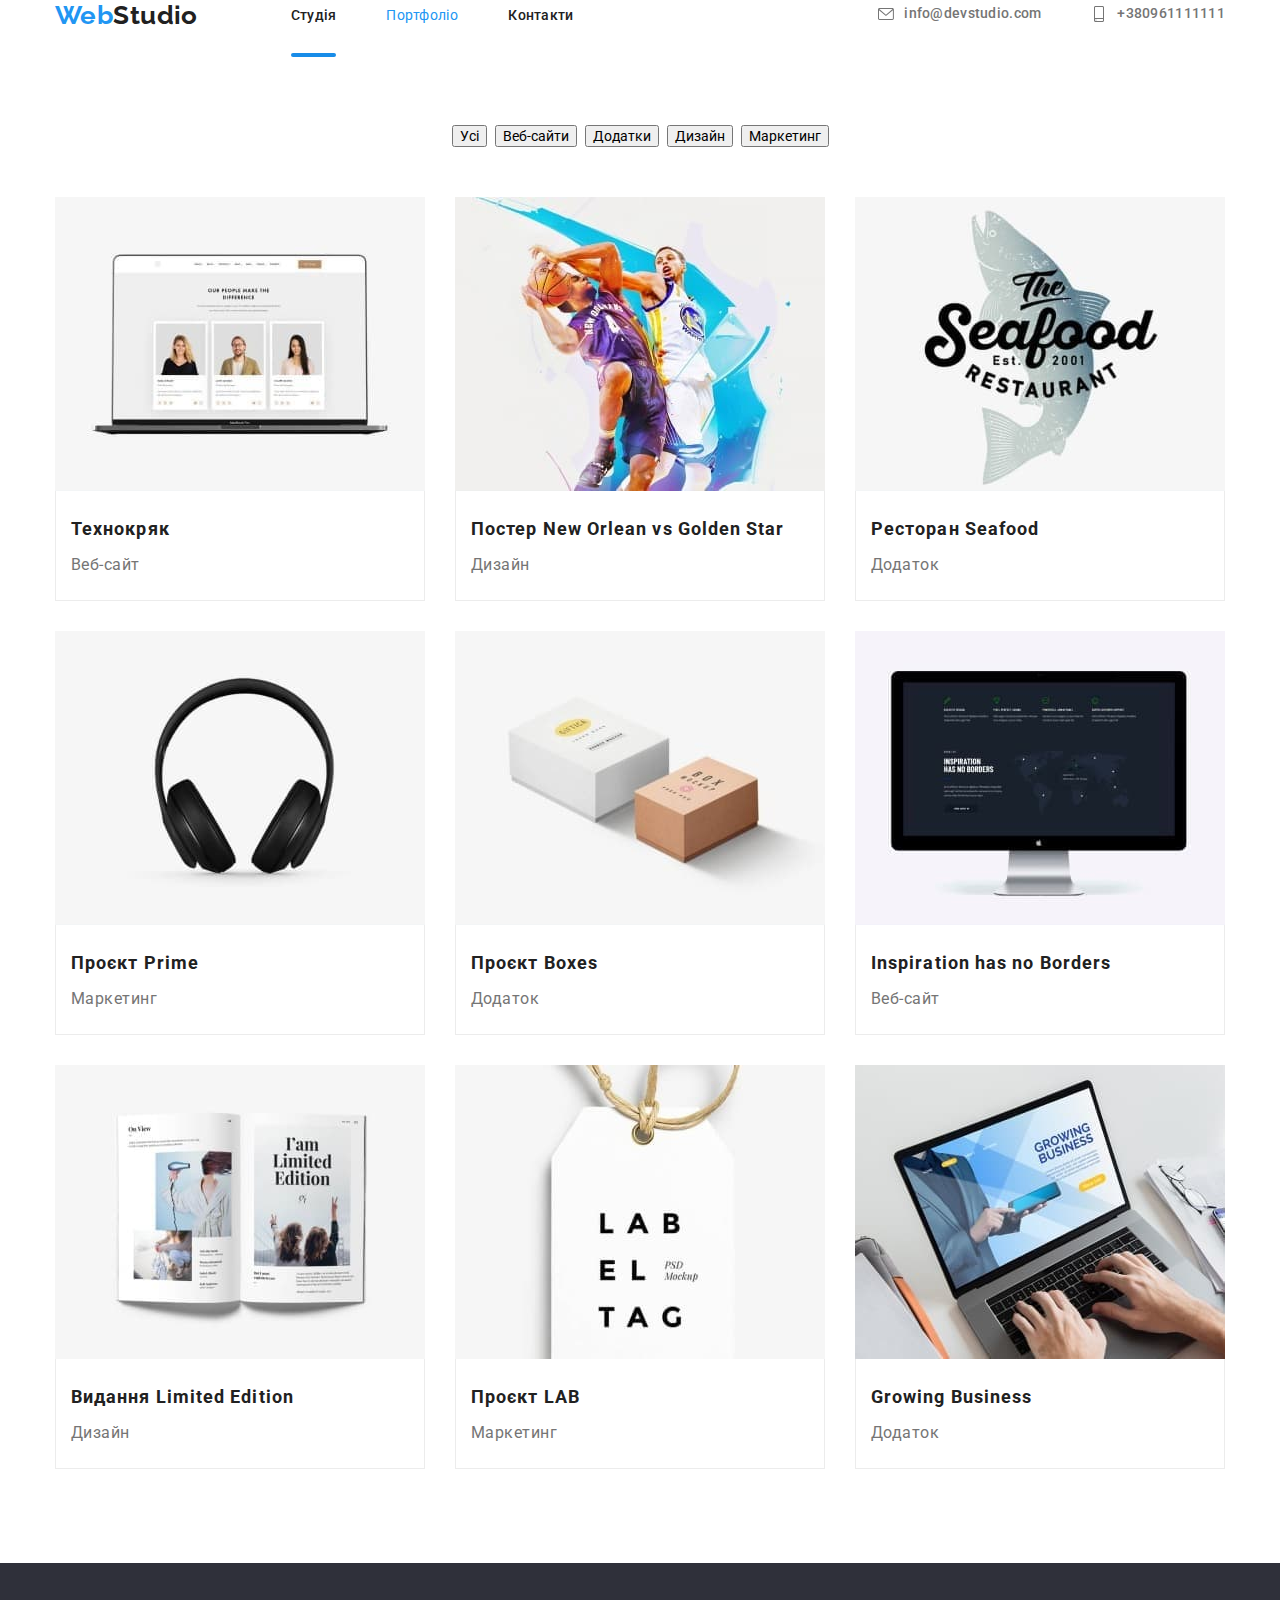
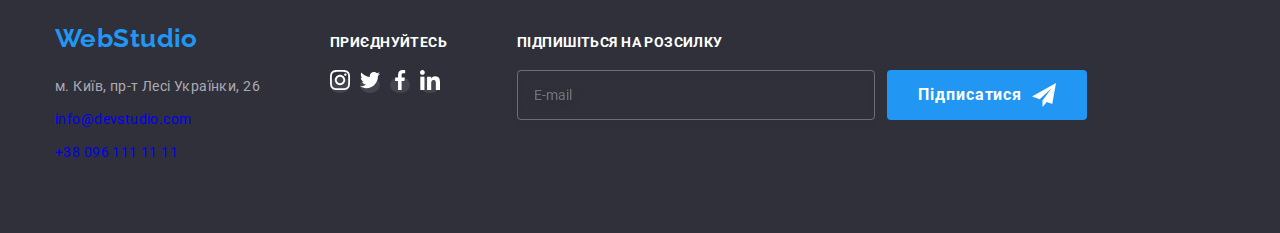
==== portfolio.html @ b055ef0d "start hw7" ====
<!DOCTYPE html>
<html lang="en">

<head>
  <meta charset="UTF-8" />
  <meta http-equiv="X-UA-Compatible" content="IE=edge" />
  <meta name="viewport" content="width=device-width, initial-scale=1.0" />
  <title>portfolio</title>
  <link rel="preconnect" href="https://fonts.googleapis.com" />
  <link rel="preconnect" href="https://fonts.gstatic.com" crossorigin />
  <link rel="stylesheet"
    href="https://cdnjs.cloudflare.com/ajax/libs/modern-normalize/1.0.0/modern-normalize.min.css" />
  <link href="https://fonts.googleapis.com/css2?family=Raleway:wght@700&family=Roboto:wght@400;500;700;900&display=swap"
    rel="stylesheet" />
  <link rel="stylesheet" href="styles/styles.css" />
</head>

<body class="body">
  <!--Header-->
  <header class="page-header">
    <div class=" container nav">
      <nav class="header-nav">
        <a href="./index.html" class="logo page-header__logo" lang="en"><span
            class="page-header__logo-blue">Web</span>Studio</a>

        <ul class="header-nav__list list">
          <li class="header-nav__item">
            <div class="header-nav__thumb">
              <a class="header-nav__link" href="./index.html" class="header-nav__link"><span
                  class="studio-line">Студія</span></a>
            </div>
          </li>
          <li class="header-nav__item">
            <a href="./portfolio.html" class="header-nav__link--current">Портфоліо</a>
          </li>
          <li class="header-nav__item">
            <a href="#" class="header-nav__link">Контакти</a>
          </li>
        </ul>
      </nav>
      <ul class="contact__list list">
        <li class="contact__item">
          <a href="mailto:info@devstudio.com" class="contact__link">
            <svg class="icon-envelope contact__icon" width="16" height="16">
              <use href="./img/icons.svg#icon-envelope"></use>
            </svg>info@devstudio.com</a>
        </li>
        <li class="contact__item">
          <a href="tel:+380961111111" class="contact__link"><svg class="icon-smartphone contact__icon" width="16"
              height="16">
              <use href="./img/icons.svg#icon-smartphone"></use>
            </svg>+380961111111</a>
        </li>
      </ul>
    </div>
  </header>
  <main>

    <!--Filters-->
    <section class="section section-filters">
      <div class="container filters-container">
        <h1 class="visually-hidden">портфоліо</h1>
        <ul class="filters list">
          <li class="filters__item">
            <button type="button" class="filters__button">Усі</button>
          </li>
          <li class="filters__item">
            <button type="button" class="filters__button">Веб-сайти</button>
          </li>
          <li class="filters__item">
            <button type="button" class="filters__button">Додатки</button>
          </li>
          <li class="filters__item">
            <button type="button" class="filters__button">Дизайн</button>
          </li>
          <li class="filters__item">
            <button type="button" class="filters__button">Маркетинг</button>
          </li>
        </ul>
        <ul class="project__list list">
          <li class="project__item">
            <a href="" class="project__link">
              <div class="project__thumb">
                <img src="./img/folio1.jpg" width="370" height="295" alt="фото трьох розробників" />
                <div class="project__overlay">
                  <p class="project__text">
                    Ресурс пропонує комплексні пропозиції з різним рівнем
                    функціоналу та сервісів. Все це дозволить відвідувачу
                    отримати вичерпні відомості про компанію чи приватну
                    особу.
                  </p>
                </div>
              </div>
              <div class="project__content">
                <h2 class="project__caption">Технокряк</h2>
                <p class="project__type">Веб-сайт</p>
              </div>
            </a>
          </li>
          <li class="project__item">
            <a href="" class="project__link">
              <div class="project__thumb">
                <img src="./img/folio2.jpg" width="370" height="295" alt="постер" />
                <div class="project__overlay">
                  <p class="project__text">
                    Ресурс пропонує комплексні пропозиції з різним рівнем
                    функціоналу та сервісів. Все це дозволить відвідувачу
                    отримати вичерпні відомості про компанію чи приватну
                    особу.
                  </p>
                </div>
              </div>
              <div class="project__content">
                <h2 class="project__caption">Постер New Orlean vs Golden Star</h2>
                <p class="project__type">Дизайн</p>
              </div>
            </a>
          </li>
          <li class="project__item">
            <a href="" class="project__link">
              <div class="project__thumb">
                <img src="./img/folio3.jpg" width="370" height="295" alt="Ресторан Seafood" />
                <div class="project__overlay">
                  <p class="project__text">
                    Ресурс пропонує комплексні пропозиції з різним рівнем
                    функціоналу та сервісів. Все це дозволить відвідувачу
                    отримати вичерпні відомості про компанію чи приватну
                    особу.
                  </p>
                </div>
              </div>
              <div class="project__content">
                <h2 class="project__caption">Ресторан Seafood</h2>
                <p class="project__type">Додаток</p>
              </div>
            </a>
          </li>
          <li class="project__item">
            <a href="" class="project__link">
              <div class="project__thumb">
                <img src="./img/folio4.jpg" width="370" height="295" alt="чорні навушники" />
                <div class="project__overlay">
                  <p class="project__text">
                    Ресурс пропонує комплексні пропозиції з різним рівнем
                    функціоналу та сервісів. Все це дозволить відвідувачу
                    отримати вичерпні відомості про компанію чи приватну
                    особу.
                  </p>
                </div>
              </div>
              <div class="project__content">
                <h2 class="project__caption">Проєкт Prime</h2>
                <p class="project__type">Маркетинг</p>
              </div>
            </a>
          </li>
          <li class="project__item">
            <a href="" class="project__link">
              <div class="project__thumb">
                <img src="./img/folio5.jpg" width="370" height="295" alt="дві паперові корбки" />
                <div class="project__overlay">
                  <p class="project__text">
                    Ресурс пропонує комплексні пропозиції з різним рівнем
                    функціоналу та сервісів. Все це дозволить відвідувачу
                    отримати вичерпні відомості про компанію чи приватну
                    особу.
                  </p>
                </div>
              </div>
              <div class="project__content">
                <h2 class="project__caption">Проєкт Boxes</h2>
                <p class="project__type">Додаток</p>
              </div>
            </a>
          </li>
          <li class="project__item">
            <a href="" class="project__link">
              <div class="project__thumb">
                <img src="./img/folio6.jpg" width="370" height="295" alt="монітор компютера" />
                <div class="project__overlay">
                  <p class="project__text">
                    Ресурс пропонує комплексні пропозиції з різним рівнем
                    функціоналу та сервісів. Все це дозволить відвідувачу
                    отримати вичерпні відомості про компанію чи приватну
                    особу.
                  </p>
                </div>
              </div>
              <div class="project__content">
                <h2 class="project__caption">Inspiration has no Borders</h2>
                <p class="project__type">Веб-сайт</p>
              </div>
            </a>
          </li>
          <li class="project__item">
            <a href="" class="project__link">
              <div class="project__thumb">
                <img src="./img/folio7.jpg" width="370" height="295" alt="фото видання Limited Edition" />
                <div class="project__overlay">
                  <p class="project__text">
                    Ресурс пропонує комплексні пропозиції з різним рівнем
                    функціоналу та сервісів. Все це дозволить відвідувачу
                    отримати вичерпні відомості про компанію чи приватну
                    особу.
                  </p>
                </div>
              </div>
              <div class="project__content">
                <h2 class="project__caption">Видання Limited Edition</h2>
                <p class="project__type">Дизайн</p>
              </div>
            </a>
          </li>
          <li class="project__item">
            <a href="" class="project__link">
              <div class="project__thumb">
                <img src="./img/folio8.jpg" width="370" height="295" alt="паперова етикетка" />
                <div class="project__overlay">
                  <p class="project__text">
                    Ресурс пропонує комплексні пропозиції з різним рівнем
                    функціоналу та сервісів. Все це дозволить відвідувачу
                    отримати вичерпні відомості про компанію чи приватну
                    особу.
                  </p>
                </div>
              </div>
              <div class="project__content">
                <h2 class="project__caption">Проєкт LAB</h2>
                <p class="project__type">Маркетинг</p>
              </div>
            </a>
          </li>
          <li class="project__item">
            <a href="" class="project__link">
              <div class="project__thumb">
                <img src="./img/folio9.jpg" width="370" height="295" alt="додаток на ноутбуці" />
                <div class="project__overlay">
                  <p class="project__text">
                    Ресурс пропонує комплексні пропозиції з різним рівнем
                    функціоналу та сервісів. Все це дозволить відвідувачу
                    отримати вичерпні відомості про компанію чи приватну
                    особу.
                  </p>
                </div>
              </div>
              <div class="project__content">
                <h2 class="project__caption">Growing Business</h2>
                <p class="project__type">Додаток</p>
              </div>
            </a>
          </li>
        </ul>
      </div>
    </section>
  </main>

  <!--Footer-->
  <footer class="footer">
    <div class="container footer__container">
      <div class="foot-adress">
        <a href="./index.html" class="footer__logo link" lang="en"><span class="logo footer__web">Web</span><span
            class="foter__studio">Studio</span></a>
        <address id="contacts" class="address">
          <ul class="list address__list">
            <li class="address__item">
              <a class="address__link address__link--color-white" href="https://goo.gl/maps/n4bDGTXrcKqHtDmw6"
                target="_blank" rel="noopener noreferrer nofollow">м. Київ, пр-т Лесі Українки, 26</a>
            </li>
            <li class="address__item">
              <a href="mailto:info@devstudio.com" class="adress__link">info@devstudio.com</a>
            </li>
            <li class="address__item">
              <a href="tel:+380961111111" class="adress__link">+38 096 111 11 11</a>
            </li>
          </ul>
        </address>
      </div>
      <div class="join">
        <p class="join__title">ПРИЄДНУЙТЕСЬ</p>
        <ul class="join__list list">
          <li>
            <a href="" class="join__social">
              <svg width="20" height="20">
                <use href="./img/icons.svg#icon-instagram"></use>
              </svg></a>
          </li>
          <li>
            <a href="" class="join__social"><svg width="20" height="20">
                <use href="./img/icons.svg#icon-twitter"></use>
              </svg></a>
          </li>
          <li>
            <a href="" class="join__social"><svg width="20" height="20">
                <use href="./img/icons.svg#icon-facebook"></use>
              </svg></a>
          </li>
          <li>
            <a href="" class="join__social"><svg width="20" height="20">
                <use href="./img/icons.svg#icon-linkedin"></use>
              </svg></a>
          </li>
        </ul>
      </div>
      <div class="subscribe">
        <form action="">
          <label for="user-mail" class="subscribe__label">Підпишіться на розсилку</label>
          <div class="subscribe__form">
            <input class="subscribe__input" type="email" name="user-mail" id="user-mail" placeholder="E-mail"
              required />
            <button class="subscribe__button" type="submit">
              Підписатися
              <svg width="24" height="24" class="subscribe__icon">
                <use href="./img/icons.svg#icon-send"></use>
              </svg>
            </button>
          </div>
        </form>
      </div>
    </div>
  </footer>
</body>

</html>
---- styles/styles.css ----
/*General styles*/
:root {
  --main-color: #212121;
  --accent-color: #2196f3;
  --second-color: #757575;
  --third-color: #ffffff;
  --background-color: #2f303a;
  --border-color: #ececec;
  --cubic: cubic-bezier(0.4, 0, 0.2, 1);
}

.body {
  box-sizing: border-box;
  margin: 0;
  font-family: "Roboto", sans-serif;
  font-size: 14px;
  letter-spacing: 0.03em;
  color: var(--main-color);
  background-color: var(--third-color);
  font-family: "Roboto", sans-serif;
}

h1,
h2,
h3,
h4,
h5,
h6,
p,
ul {
  margin: 0;
}

*,
*::before,
*::after {
  box-sizing: inherit;
}

.list {
  padding: 0px;
  margin: 0px;
  list-style: none;
}

.section-title {
  text-align: center;

  color: var(--main-color);
  font-weight: 700;
  font-size: 36px;
  line-height: 1.16;
  text-align: center;
  letter-spacing: 0.03em;
}

.section {
  padding-top: 94px;
  padding-bottom: 94px;
}

.container {
  width: 1200px;
  margin-right: auto;
  margin-left: auto;
  padding-right: 15px;
  padding-left: 15px;
}

img {
  display: block;
  max-width: 100%;
  height: auto;
}

.link {
  text-decoration: none;
}

.link:hover,
.link:focus {
  color: var(--accent-color);
  transition: color 250ms var(--cubic);
}

/*Header*/
page-header {
  padding-top: 24px;
  padding-bottom: 24px;
  border: 1px solid #ececec;
  border-width: 0 0 1px 0;
}

.page-header__logo {
  margin-right: 93px;

  font-family: "Raleway", sans-serif;
  font-weight: 700;
  font-size: 26px;
  line-height: 1.2;
  color: var(--main-color);
}

.page-header__logo-blue {
  color: var(--accent-color);
}

nav {
  display: flex;
  align-items: center;
}

.nav {
  display: flex;
}

.header-nav__list {
  display: flex;
  padding: 0px;
  margin: 0px;
  list-style: none;
  gap: 50px;
}

.header-nav__link--current {
  color: var(--accent-color);
}

.contact__icon,
.contact__icon {
  margin-right: 10px;
}

/* contacts */

.contact__list {
  display: flex;
  align-items: center;
  margin-left: auto;
  list-style: none;
  gap: 50px;
}

.contact__list a {
  display: inline-flex;
  align-items: center;
  font-weight: 500;
  line-height: 1.1;
  letter-spacing: 0.02em;
  text-decoration: none;
  color: var(--second-color);
  fill: var(--second-color);
  transition: color 250ms var(--cubic), fill 250ms var(--cubic);
}

.contact__list a:hover,
.contact__list a:focus {
  color: var(--accent-color);
  fill: var(--accent-color);
}

.contact__list a {
  transition: color 250ms var(--cubic);
}

.header-nav__thumb {
  position: relative;
}

.studio-line::after,
.portfolio-line::after {
  content: " ";
  position: absolute;
  width: 100%;
  height: 4px;
  left: 0;
  bottom: -33px;
  background-color: #188ce8;
  border-radius: 2px;
}

.header-nav__link {
  font-weight: 500;
  font-size: 14px;
  line-height: 1.14;
  letter-spacing: 0.02em;
  color: var(--main-color);
}

/* Hero */

.hero {
  padding-top: 200px;
  padding-bottom: 200px;
  text-align: center;

  background: #2f303a;
  background-image: linear-gradient(
      rgba(47, 48, 58, 0.4),
      rgba(47, 48, 58, 0.4)
    ),
    url(../img/hero-description-bg.img.jpg);
  background-size: cover;
  background-position: center;
}

.hero .container {
  display: block;
}

.hero__hero-title {
  margin: 0;
  font-weight: 900;
  font-size: 44px;
  line-height: (calc 60 / 44);
  text-align: center;
  letter-spacing: 0.06em;
  text-transform: uppercase;
  color: var(--third-color);
}

.button-pointer {
  margin: 0 auto;
  margin-top: 30px;
  padding: 10px 32px;

  font-family: inherit;
  cursor: pointer;
  font-weight: 700;
  font-size: 16px;
  line-height: 1.9;
  letter-spacing: 0.06em;
  color: var(--third-color);
  background: #2196f3;
  box-shadow: 0px 4px 4px rgba(0, 0, 0, 0.15);
  border: 0px;
  border-radius: 4px;
  transition: background-color 250ms var(--cubic);
}

.button-pointer:hover,
.button-pointer:focus {
  background: #188ce8;
  box-shadow: 0px 4px 4px rgba(0, 0, 0, 0.15);
  border-radius: 4px;
}

.backdrop {
  position: fixed;
  top: 0;
  left: 0;
  width: 100%;
  height: 100%;
  background-color: rgba(0, 0, 0, 0.2);
  transition: opacity 250ms var(--cubic), scale 250ms var(--cubic);
}

.backdrop.is-hidden {
  opacity: 0;
  pointer-events: none;
}

.modal {
  position: absolute;
  height: 581px;
  width: 528px;
  left: 50%;
  top: 50%;
  padding: 40px;
  background-color: #fff;
  box-shadow: 0px 1px 3px rgba(0, 0, 0, 0.12), 0px 1px 1px rgba(0, 0, 0, 0.14),
    0px 2px 1px rgba(0, 0, 0, 0.2);
  border-radius: 4px;
  transform: translate(-50%, -50%) scale(1);
  opacity: 1;
  transition: transform 250ms var(--cubic), scale 250ms var(--cubic),
    opacity 250ms var(--cubic);
}
.form__label {
  font-weight: 400;
  font-size: 12px;
  line-height: 1.2;
  letter-spacing: 0.01em;

  color: #757575;
}
/* close button */
.modal > button {
  display: flex;
  justify-content: center;
  align-items: center;
  position: absolute;
  top: 8px;
  right: 8px;
  width: 30px;
  height: 30px;
  border-radius: 50%;
  border: 1px solid rgba(0, 0, 0, 0.1);
  background-color: var(--third-color);
  cursor: pointer;
  transition: fill 250ms var(--cubic);
}

.modal > button:hover,
.modal > button:focus {
  fill: var(--accent-color);
}

form p {
  margin-top: 0;
  margin-bottom: 12px;
  font-weight: 700;
  font-size: 20px;
  line-height: 1.1;
  text-align: center;
  color: #212121;
}

.form__input {
  margin: 0;
  padding: 0;
  width: 100%;
  height: 40px;
  border: 1px solid rgba(33, 33, 33, 0.2);
  border-radius: 4px;
  padding-left: 40px;
  transition: border-color 250ms var(--cubic), fill 250ms var(--cubic);
}

.form__input:focus-visible,
.form__input:hover {
  outline: none;
  border-color: var(--accent-color);
}

.form__input:focus ~ .input-icon,
.form__input:hover ~ .input-icon {
  fill: var(--accent-color);
}

.form__field {
  display: flex;
  position: relative;
  flex-direction: column;
  margin-bottom: 10px;
}

.form__field label {
  padding-bottom: 4px;
}

.form__icon {
  position: absolute;
  left: 13px;
  top: 50%;

  fill: var(--main-color);
}

.form__feedback {
  height: 120px;
  padding: 12px 16px;
  border: 1px solid rgba(33, 33, 33, 0.2);
  border-radius: 4px;
  resize: none;
  transition: border-color 250ms var(--cubic);
}

.form__feedback:focus,
.form__feedback:hover {
  outline: none;
  border-color: var(--accent-color);
}

/* checkbox */
.form__checkbox-input {
  position: absolute;
  width: 1px;
  height: 1px;
  margin: -1px;
  flex-shrink: 0;
  overflow: hidden;
  border: 0;
  border-radius: 2px;
  clip: rect(0 0 0 0);
  padding: 0;
}

.form__custom-checkbox {
  display: inline-flex;
  align-self: center;
  justify-content: center;
  width: 16px;
  height: 15px;
  margin-left: 10px;
  margin-right: 10px;
  border: 2px solid #212121;
}

.form__checkbox-icon {
  display: block;
  align-self: center;
  justify-content: center;
  opacity: 0;
}

.form__checkbox-input:checked + .modal-form-custom-checkbox {
  background-color: var(--accent-color);
  border: 1px solid var(--accent-color);
}

.form__checkbox-input:checked + .form__custom-checkbox .form__checkbox-icon {
  opacity: 1;
  fill: var(--second-color);
}

.form__checkbox-field {
  display: flex;
  align-items: center;
  margin-bottom: 30px;
}

.form__checkbox-link {
  text-decoration: underline;
  color: var(--accent-color);
}

.modal__submit-button {
  display: block;
  margin: 0 auto;
  width: 200px;
  height: 50px;
  font-weight: 700;
  font-size: 16px;
  line-height: 1.8;
  letter-spacing: 0.06em;
  background-color: var(--accent-color);
  color: var(--third-color);
  border: none;
  box-shadow: 0px 4px 4px rgba(0, 0, 0, 0.15);
  border-radius: 4px;
  cursor: pointer;
  transition: background-color 250ms var(--cubic);
}

.modal__submit-button:hover,
.modal__submit-button:focus {
  background-color: #188ce8;
}

/*About description*/
.description {
  padding-bottom: 0px;
}

.description__list {
  display: flex;
  justify-content: center;
  list-style: none;
  gap: 30px;
}

.description__item p {
  width: 270px;
}

.description__icon {
  width: 270px;
  height: 120px;
  display: flex;
  justify-content: center;
  align-items: center;
  margin-bottom: 30px;
  border-radius: 4px;
  background-color: #f5f4fa;
}

.visually-hidden {
  position: absolute;
  white-space: nowrap;
  width: 1px;
  height: 1px;
  overflow: hidden;
  border: 0;
  padding: 0;
  clip: rect(0 0 0 0);
  clip-path: inset(50%);
  margin: -1px;
}

.description p {
  margin-top: 10px;
  margin-bottom: 0px;
  line-height: 1.7;
}

.description__title {
  color: var(--main-color);
  font-size: 14px;
  line-height: 1.14;
  letter-spacing: 0.03em;
  text-transform: uppercase;
}

.description__task {
  font-weight: 400;
  font-size: 14px;
  line-height: 1.71;
  letter-spacing: 0.03em;
  color: var(--second-color);
}

/*Developments*/

.developments__list {
  display: flex;
  justify-content: center;
  list-style: none;
  margin: 0;
  gap: 30px;
}

.developments__title {
  margin: 0 0 50px 0;
  font-weight: 700;
  font-size: 36px;
  line-height: 1.2;
  text-align: center;
  color: var(--main-color);
}

.developments__item {
  position: relative;
}

.developments__overlay {
  position: absolute;
  display: flex;
  justify-content: center;
  align-items: center;
  width: 100%;
  height: 70px;
  left: 0;
  bottom: 0;
  background-color: rgba(47, 48, 58, 0.8);
  margin: 0;
  padding: 0;
  font-weight: 700;
  line-height: 1.1;
  text-transform: uppercase;
  letter-spacing: 0.03em;
  color: #ffffff;
}

/*About team*/
.team {
  background: #f5f4fa;
}

.team__list {
  display: flex;
  justify-content: center;
  gap: 30px;
  margin: 0;
  padding: 0;
}

.team__title {
  margin: 0;
  margin-bottom: 50px;
  font-weight: 700;
  font-size: 36px;
  line-height: 1.2;
  text-align: center;
  color: var(--main-color);
}

.team__name {
  color: var(--main-color);
  line-height: 1.2;
  text-align: center;
  font-weight: 500;
  font-size: 16px;
  letter-spacing: 0.03em;
  margin-bottom: 10px;
}

.team__item {
  background-color: var(--third-color);
  box-shadow: 0px 1px 3px rgba(0, 0, 0, 0.12), 0px 1px 1px rgba(0, 0, 0, 0.14),
    0px 2px 1px rgba(0, 0, 0, 0.2);
  border-radius: 0px 0px 4px 4px;
}

.team__list .team__social-item:last-child {
  margin-right: 0;
}

.team__social-item {
  display: flex;
  justify-content: center;
  align-items: center;
  width: 44px;
  height: 44px;
}

.team__social-item {
  fill: #afb1b8;
}

.team__social-item:hover,
.team__social-item:focus {
  background-color: #188ce8;
  border-radius: 50%;
  fill: var(--third-color);
}

.team__meta {
  padding: 30px 15px;
}

.team__social-list {
  margin-top: 16px;
  display: flex;
  justify-content: center;
  align-items: center;
  gap: 10px;
}

.team__icon {
  display: flex;
  justify-content: center;
  align-items: center;
  width: 100%;
  height: 100%;
  fill: #afb1b8;
}

.team__item {
  display: flex;
  justify-content: space-between;
  margin: 0 auto;
}

.team p {
  text-align: center;
  line-height: 1.7;
}

.team__position {
  font-weight: 400;
  font-size: 16px;
  line-height: 1.18;
  text-align: center;
  letter-spacing: 0.03em;
  color: var(--second-color);
}

/*About clients*/
.clients__title {
  margin-bottom: 50px;
}

.clients__link {
  width: 100%;
  height: 100%;
  display: flex;
  justify-content: center;
  align-items: center;
  border: 1px solid #afb1b8;
  border-radius: 4px;
  fill: #afb1b8;
}

.clients__link:hover,
.clients__link:focus {
  border: 1px solid var(--accent-color);
  fill: var(--accent-color);
}

.clients__icons {
  display: flex;
  justify-content: center;
  gap: 30px;
  margin: 0;
  margin-bottom: 94px;
  padding: 0;
}

.clients__icons .clients__item {
  width: 170px;
  height: 92px;
  /* background-color: aqua; */
}

.clients__icons .clients__item:last-child {
  margin-right: 0;
}

/*Footer*/
.footer {
  background: #2f303a;
  padding-top: 60px;
  padding-bottom: 60px;
}

.footer__container {
  display: flex;
  align-items: baseline;
}

.footer__studio {
  color: var(--third-color);
}

.footer__logo {
  display: block;
  margin-bottom: 20px;
  font-family: "Raleway", sans-serif;
  font-weight: 700;
  font-size: 26px;
  line-height: 1.2;
  text-decoration: none;
  color: var(--accent-color);
}

.address {
  font-style: normal;
  font-size: 14px;
  line-height: calc(24 / 14);
  letter-spacing: 0.03em;
  color: var(--third-color);
  text-decoration: none;
}

.address__item {
  margin-bottom: 9px;
}

.address__link {
  font-style: normal;
  font-size: 14px;
  line-height: calc(24 / 14);
  letter-spacing: 0.03em;
  color: rgba(255, 255, 255, 0.6);
}

.join {
  display: flex;
  flex-direction: column;
  align-items: baseline;
  margin-left: 70px;
}

.join__title {
  margin: 0;
  text-align: start;

  font-style: normal;
  font-weight: 700;
  font-size: 14px;
  line-height: 1.1;
  letter-spacing: 0.03em;
  text-transform: uppercase;

  color: #fff;
}

.join__list {
  display: flex;
  gap: 10px;
  margin-top: 20px;
}

.join-social {
  display: flex;
  justify-content: center;
  align-items: center;
  width: 44px;
  height: 44px;
}

.join__social {
  fill: #ffffff;
  background-color: #44454e;
  border-radius: 50%;
}

.join__social:hover,
.join__social:focus {
  background-color: var(--accent-color);
  border-radius: 50%;
}

/* SUBSCRIBTION */
.subscribe {
  display: flex;
  flex-direction: column;
  align-items: baseline;
  margin-left: 70px;
}

.subscribe__form {
  display: flex;
  align-items: center;
}

.subscribe__label {
  display: inline-block;
  margin-bottom: 20px;
  text-align: start;
  font-weight: 700;
  line-height: 1.1;
  text-transform: uppercase;
  color: #fff;
}

.subscribe__input {
  width: 358px;
  height: 50px;
  margin-right: 12px;
  background-color: transparent;
  border: 1px solid rgba(255, 255, 255, 0.3);
  border-radius: 4px;
  padding-left: 16px;
  color: var(--third-color);
  filter: drop-shadow(0px 4px 4px rgba(0, 0, 0, 0.15));
}

.subscribe__input:focus-visible,
.subscribe__input:hover {
  border-color: rgba(255, 255, 255, 0.3);
  outline: none;
  transition: border-color 250ms var(--cubic);
  border-color: var(--border-color);
}

.subscribe__button {
  display: flex;
  align-items: center;
  justify-content: center;
  width: 200px;
  height: 50px;
  border: none;
  border-radius: 4px;
  font-weight: 700;
  font-size: 16px;
  line-height: 1.8;
  letter-spacing: 0.06em;
  background-color: var(--accent-color);
  color: var(--third-color);
}

.subscribe__icon {
  display: inline-block;
  fill: var(--third-color);
  margin-left: 10px;
}

/* PORTFOLIO */
.section-filters .filters__container {
  display: block;
}

.filters__item .button {
  text-align: center;
  padding: 6px 22px;
  border: 0px;
  border-radius: 4px;
  cursor: pointer;

  font-family: inherit;
  color: var(--main-color);
  background: #f5f4fa;
  font-weight: 500;
  font-size: 16px;
  line-height: 1.6;
  letter-spacing: 0.03em;

  transition: background-color 250ms cubic-bezier(0.4, 0, 0.2, 1),
    color 250ms cubic-bezier(0.4, 0, 0.2, 1),
    box-shadow 250ms cubic-bezier(0.4, 0, 0.2, 1);
}

.filters__item .button:hover,
.filters__item .button:focus {
  color: var(--third-color);
  background: var(--accent-color);
  box-shadow: 0px 3px 1px rgba(0, 0, 0, 0.1), 0px 1px 2px rgba(0, 0, 0, 0.08),
    0px 2px 2px rgba(0, 0, 0, 0.12);
}

.filters {
  list-style: none;
  display: flex;
  justify-content: center;
  padding-left: 0px;
  margin-bottom: 50px;
  margin-top: 0px;
  gap: 8px;
}

.project__list {
  margin: 0;
  display: flex;
  flex-wrap: wrap;
  justify-content: center;
  list-style: none;
  gap: 30px;
}

.project__item {
  flex-basis: calc((100% - 60px) / 3);
  transition: box-shadow 250ms cubic-bezier(0.4, 0, 0.2, 1);
}

.project__content {
  padding: 20px 15px;
  border-left: 1px solid var(--border-color);
  border-right: 1px solid var(--border-color);
  border-bottom: 1px solid var(--border-color);
}

.project__list a:hover,
.project__list a:focus {
  display: block;
  box-shadow: 0px 1px 1px rgba(0, 0, 0, 0.12), 0px 4px 4px rgba(0, 0, 0, 0.06),
    1px 4px 6px rgba(0, 0, 0, 0.16);
}

.project__content p {
  margin-left: 0;
}

a {
  text-decoration: none;
}

.button {
  font-family: inherit;
  border: none;
}

.project__caption {
  margin: 0px;
  font-weight: 700;
  font-size: 18px;
  line-height: 2;
  letter-spacing: 0.06em;
  color: var(--main-color);
}

.project__type {
  margin-top: 4px;
  margin-bottom: 0px;
  font-weight: 400;
  font-size: 16px;
  line-height: 1.8;
  color: var(--second-color);
  letter-spacing: 0.03em;
}

.project__thumb {
  position: relative;
  overflow: hidden;
}

.project__text {
  display: flex;
  padding: 63px 24px;
  position: absolute;
  width: 100%;
  height: 100%;
  left: 0;
  top: 0;
  background-color: rgba(33, 150, 243, 0.9);
  transform: translateY(100%);
  transition: transform 250ms cubic-bezier(0.4, 0, 0.2, 1);
  font-size: 18px;
  line-height: 1.6;
  letter-spacing: 0.03em;
  color: var(--third-color);
}

.project__item:hover .overlay-text,
.project__item:focus .project__text {
  transform: translateY(0%);
}
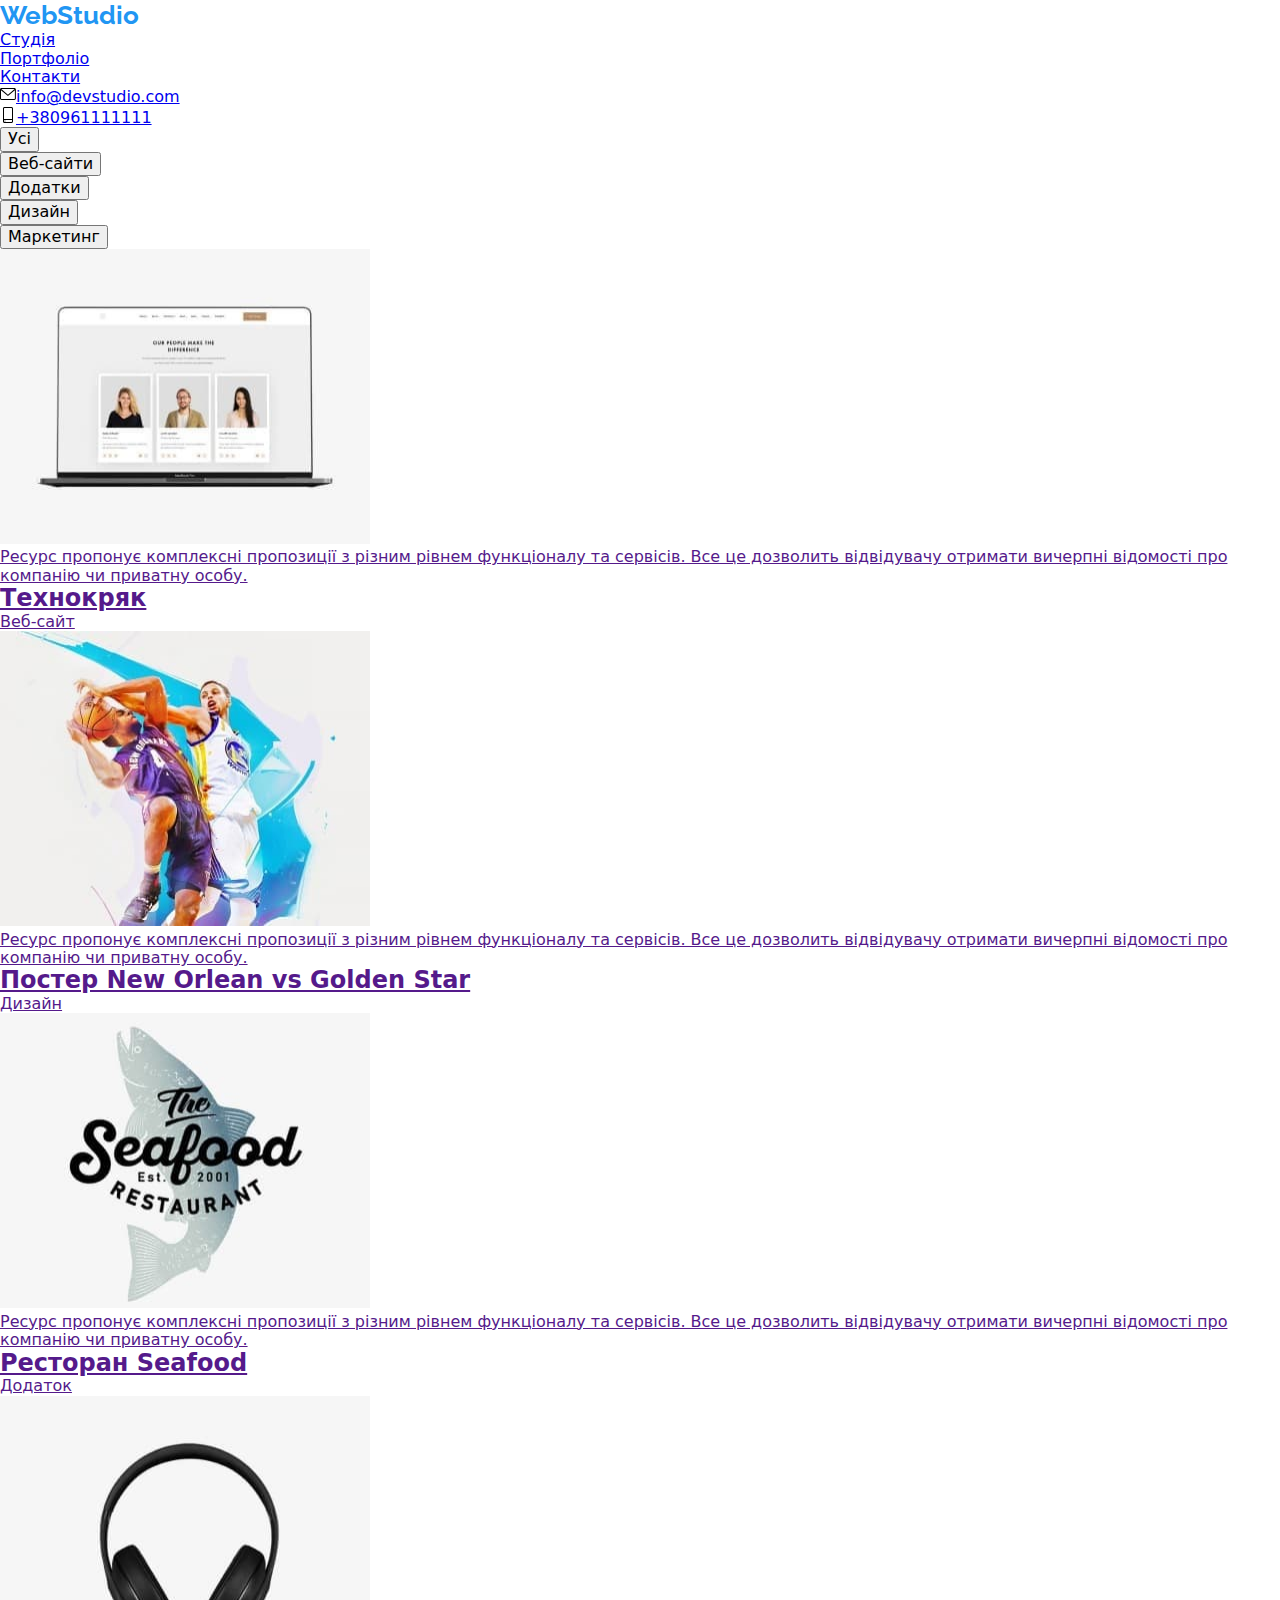
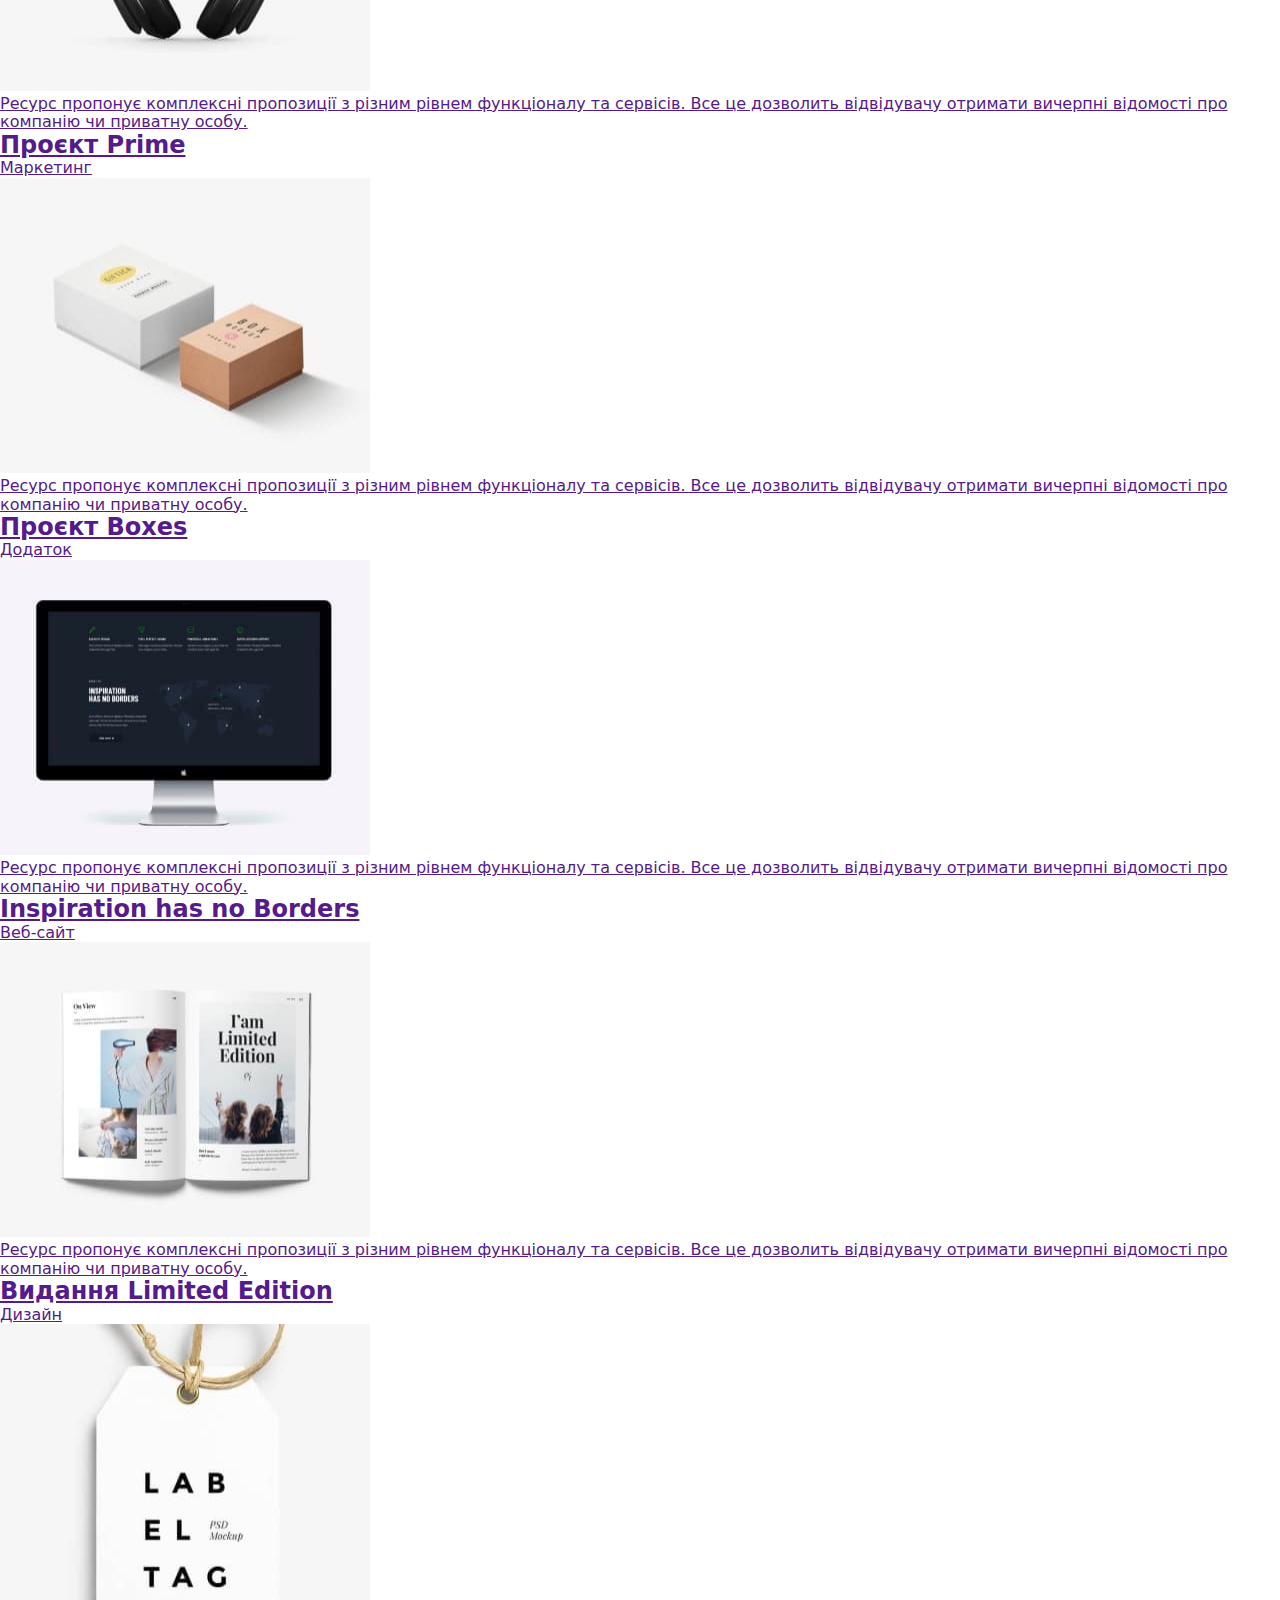
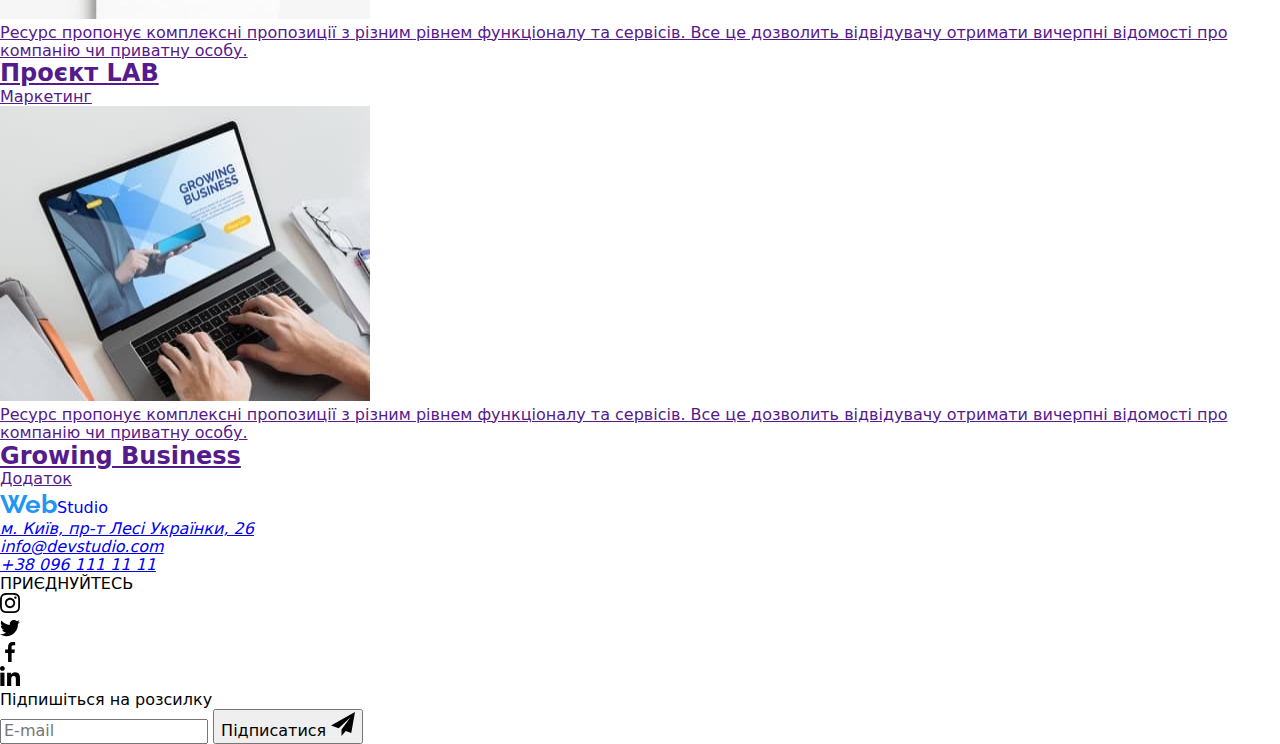
==== commit 0d87d395: "add variables" ====
--- a/portfolio.html
+++ b/portfolio.html
@@ -12,7 +12,7 @@
     href="https://cdnjs.cloudflare.com/ajax/libs/modern-normalize/1.0.0/modern-normalize.min.css" />
   <link href="https://fonts.googleapis.com/css2?family=Raleway:wght@700&family=Roboto:wght@400;500;700;900&display=swap"
     rel="stylesheet" />
-  <link rel="stylesheet" href="styles/styles.css" />
+  <link rel="stylesheet" href="./css/main.min.css" />
 </head>
 
 <body class="body">
--- a/css/main.min.css
+++ b/css/main.min.css
@@ -0,0 +1 @@
+*,*::before,*::after{-webkit-box-sizing:inherit;box-sizing:inherit}h1,h2,h3,h4,h5,h6,p,ul{margin:0}.list{padding:0px;margin:0px;list-style:none}.link{text-decoration:none}.visually-hidden{position:absolute;white-space:nowrap;width:1px;height:1px;overflow:hidden;border:0;padding:0;clip:rect(0 0 0 0);-webkit-clip-path:inset(50%);clip-path:inset(50%);margin:-1px}.logo{display:-webkit-inline-box;display:-ms-inline-flexbox;display:inline-flex;font-family:"Raleway",sans-serif;font-weight:700;font-size:26px;line-height:1.2;text-decoration:none;color:#2196f3}.backdrop{position:fixed;top:0;left:0;width:100%;height:100%;background-color:rgba(0,0,0,.2);opacity:1;-webkit-transition:opacity 250ms cubic-bezier(0.4, 0, 0.2, 1);transition:opacity 250ms cubic-bezier(0.4, 0, 0.2, 1)}.backdrop.is-hidden{opacity:0;pointer-events:none}.backdrop.is-hidden.modal{-webkit-transform:translate(-50%, -50%) scale(1.1);transform:translate(-50%, -50%) scale(1.1);opacity:0}.modal{position:absolute;height:581px;width:528px;left:50%;top:50%;padding:40px;background-color:#fff;-webkit-box-shadow:0px 1px 3px rgba(0,0,0,.12),0px 1px 1px rgba(0,0,0,.14),0px 2px 1px rgba(0,0,0,.2);box-shadow:0px 1px 3px rgba(0,0,0,.12),0px 1px 1px rgba(0,0,0,.14),0px 2px 1px rgba(0,0,0,.2);border-radius:4px;-webkit-transform:translate(-50%, -50%) scale(1);transform:translate(-50%, -50%) scale(1);opacity:1;-webkit-transition:scale 250ms cubic-bezier(0.4, 0, 0.2, 1),opacity 250ms cubic-bezier(0.4, 0, 0.2, 1),-webkit-transform 250ms cubic-bezier(0.4, 0, 0.2, 1);transition:scale 250ms cubic-bezier(0.4, 0, 0.2, 1),opacity 250ms cubic-bezier(0.4, 0, 0.2, 1),-webkit-transform 250ms cubic-bezier(0.4, 0, 0.2, 1);transition:transform 250ms cubic-bezier(0.4, 0, 0.2, 1),scale 250ms cubic-bezier(0.4, 0, 0.2, 1),opacity 250ms cubic-bezier(0.4, 0, 0.2, 1);transition:transform 250ms cubic-bezier(0.4, 0, 0.2, 1),scale 250ms cubic-bezier(0.4, 0, 0.2, 1),opacity 250ms cubic-bezier(0.4, 0, 0.2, 1),-webkit-transform 250ms cubic-bezier(0.4, 0, 0.2, 1)}.modal__close-button{display:-webkit-box;display:-ms-flexbox;display:flex;-webkit-box-pack:center;-ms-flex-pack:center;justify-content:center;-webkit-box-align:center;-ms-flex-align:center;align-items:center;position:absolute;top:8px;right:8px;width:30px;height:30px;border-radius:50%;border:1px solid rgba(0,0,0,.1);background-color:#fff;-webkit-transition:fill 250ms cubic-bezier(0.4, 0, 0.2, 1);transition:fill 250ms cubic-bezier(0.4, 0, 0.2, 1)}.modal__close-button:hover,.modal__close-button:focus{fill:#2196f3}.modal__submit-button{display:block;margin:0 auto;width:200px;height:50px;font-weight:700;font-size:16px;line-height:1.8;letter-spacing:.06em;background-color:#2196f3;color:#fff;border:none;-webkit-box-shadow:0px 4px 4px rgba(0,0,0,.15);box-shadow:0px 4px 4px rgba(0,0,0,.15);border-radius:4px;cursor:pointer;-webkit-transition:background-color 250ms cubic-bezier(0.4, 0, 0.2, 1);transition:background-color 250ms cubic-bezier(0.4, 0, 0.2, 1)}.modal__submit-button:focus,.modal__submit-button:hover{background-color:#188ce8}.form__title{margin-top:0;margin-bottom:12px;font-weight:700;font-size:20px;line-height:1.1;text-align:center;color:#212121}.form__field{display:-webkit-box;display:-ms-flexbox;display:flex;position:relative;-webkit-box-orient:vertical;-webkit-box-direction:normal;-ms-flex-direction:column;flex-direction:column;margin-bottom:10px}form p{margin-top:0;margin-bottom:12px;font-weight:700;font-size:20px;line-height:1.1;text-align:center;color:#212121}.form__input{margin:0;padding:0;height:40px;border:1px solid rgba(33,33,33,.2);border-radius:4px;padding-left:40px;-webkit-transition:border-color 250ms cubic-bezier(0.4, 0, 0.2, 1),fill 250ms cubic-bezier(0.4, 0, 0.2, 1);transition:border-color 250ms cubic-bezier(0.4, 0, 0.2, 1),fill 250ms cubic-bezier(0.4, 0, 0.2, 1)}.form__input:focus-visible,.form__input:hover{outline:none;border-color:#2196f3}.form__input:focus~.form__icon,.form__input:hover~.form__icon{fill:#2196f3}.form__icon{position:absolute;left:13px;top:50%;fill:#212121}.form__field label{padding-bottom:4px}.form__label{font-weight:400;font-size:12px;line-height:1.2;letter-spacing:.01em;color:#757575}.form__feedback{height:120px;padding:12px 16px;border:1px solid rgba(33,33,33,.2);border-radius:4px;resize:none;-webkit-transition:border-color 250ms cubic-bezier(0.4, 0, 0.2, 1);transition:border-color 250ms cubic-bezier(0.4, 0, 0.2, 1)}.form__feedback:focus,.form__feedback:hover{outline:none;border-color:#2196f3}.form__checkbox-field{display:-webkit-box;display:-ms-flexbox;display:flex;-webkit-box-align:center;-ms-flex-align:center;align-items:center;margin-bottom:30px}.form__checkbox-input{position:absolute;white-space:nowrap;width:1px;height:1px;overflow:hidden;border:0;padding:0;clip:rect(0 0 0 0);-webkit-clip-path:inset(50%);clip-path:inset(50%);margin:-1px}.form__custom-checkbox{display:-webkit-inline-box;display:-ms-inline-flexbox;display:inline-flex;-ms-flex-item-align:center;align-self:center;-webkit-box-pack:center;-ms-flex-pack:center;justify-content:center;width:16px;height:15px;margin-left:10px;margin-right:10px;border:2px solid #212121}.form__checkbox-icon{display:block;-ms-flex-item-align:center;align-self:center;-webkit-box-pack:center;-ms-flex-pack:center;justify-content:center;opacity:0;border:2px solid #212121;border-radius:2px}.form__checkbox-input:checked+.form__custom-checkbox{background-color:#2196f3;border:1px solid #2196f3}.form__checkbox-input:checked+.form__custom-checkbox .form__checkbox-icon{opacity:1;fill:#757575}.form__checkbox-link{text-decoration:underline;line-height:1.7;margin-left:5px;color:#2196f3}/*# sourceMappingURL=main.min.css.map */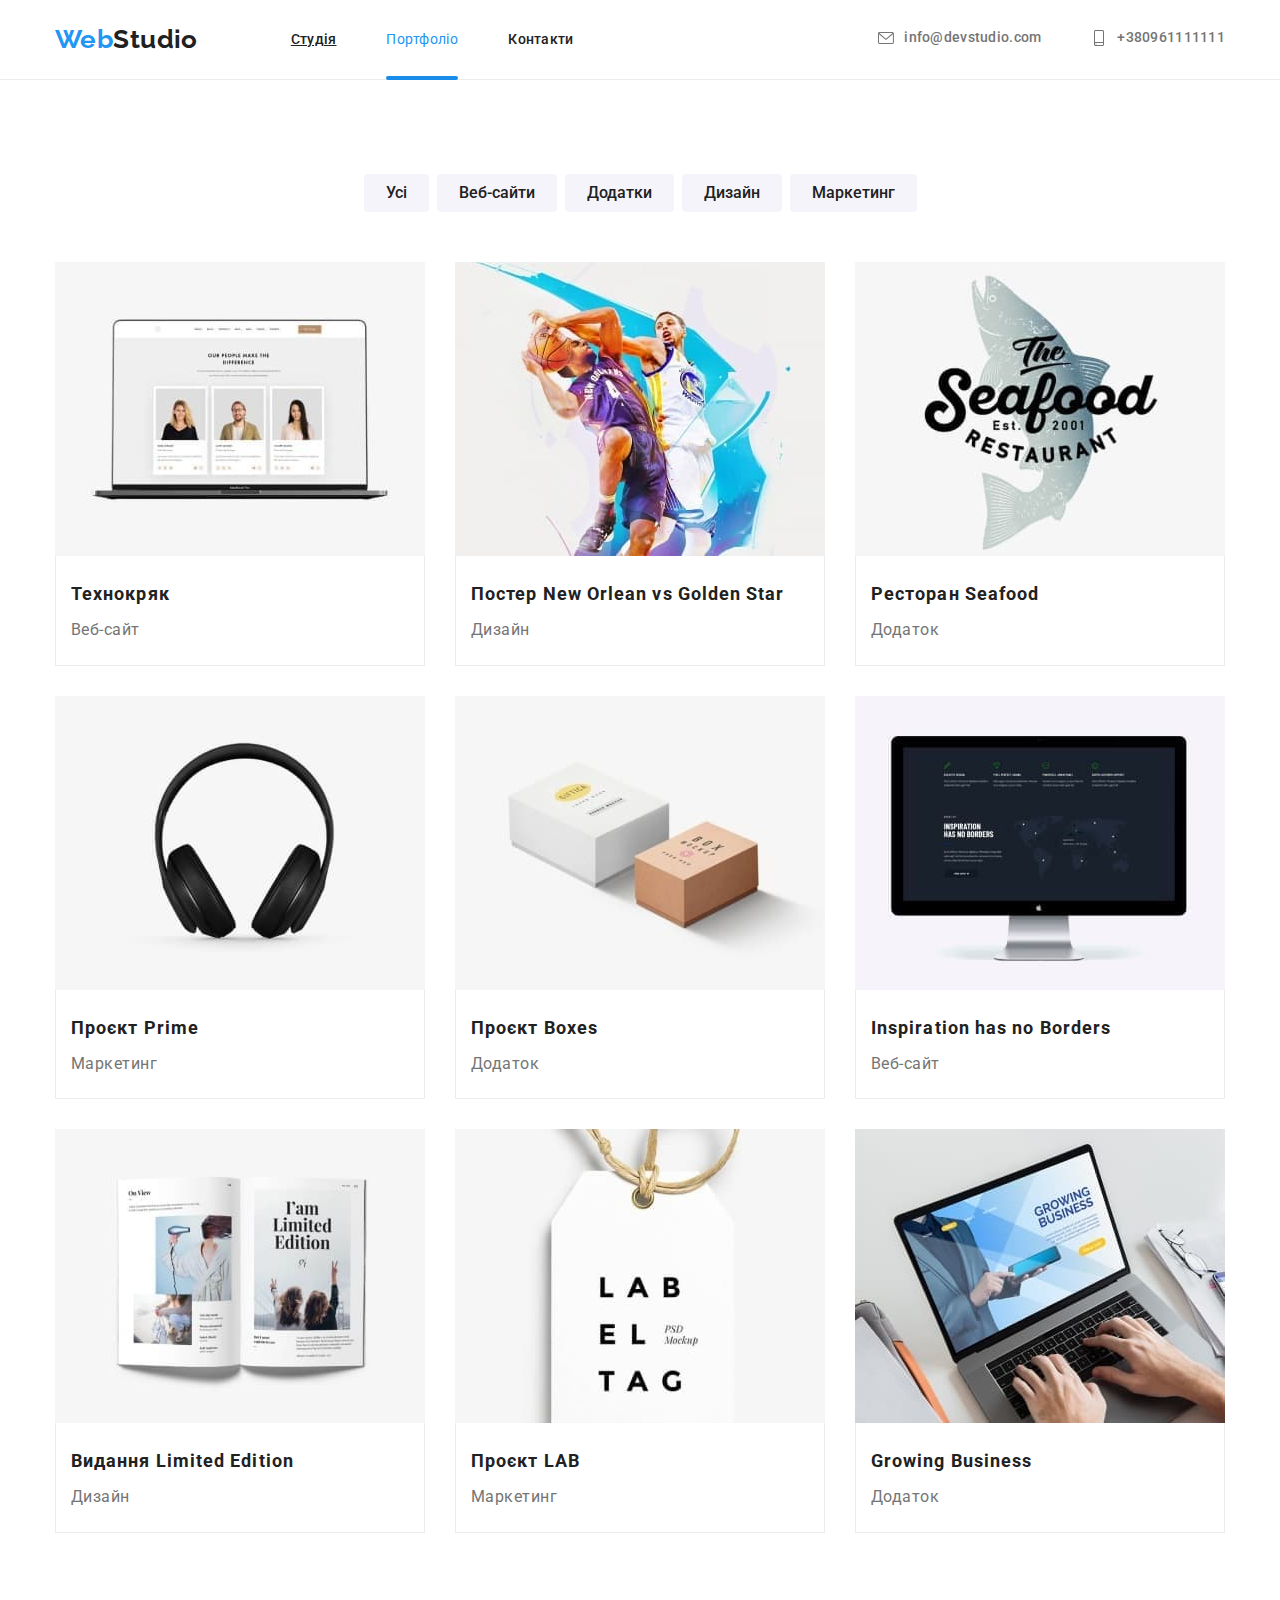
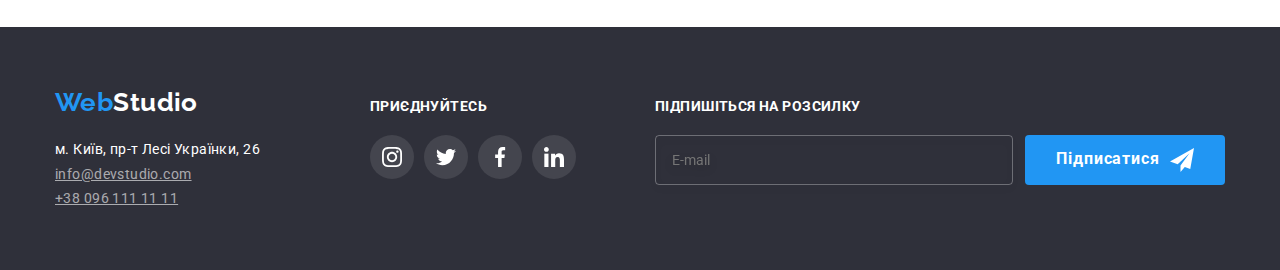
==== commit 95144f2b: "updated HW-7" ====
--- a/portfolio.html
+++ b/portfolio.html
@@ -18,23 +18,22 @@
 <body class="body">
   <!--Header-->
   <header class="page-header">
-    <div class=" container nav">
-      <nav class="header-nav">
+    <div class=" container nav ">
+      <nav class="navigation">
         <a href="./index.html" class="logo page-header__logo" lang="en"><span
             class="page-header__logo-blue">Web</span>Studio</a>
-
-        <ul class="header-nav__list list">
-          <li class="header-nav__item">
-            <div class="header-nav__thumb">
-              <a class="header-nav__link" href="./index.html" class="header-nav__link"><span
-                  class="studio-line">Студія</span></a>
+        <ul class="navigation__list list">
+          <li class="navigation__item">
+            <a class="navigation__link" href="./index.html" class="link navigation__link">Студія</a>
+          </li>
+          <li class="navigation__item">
+            <div class="navigation__thumb">
+              <a href="./portfolio.html" class="link navigation__link--current"><span
+                  class="header__line">Портфоліо</span></a>
             </div>
           </li>
-          <li class="header-nav__item">
-            <a href="./portfolio.html" class="header-nav__link--current">Портфоліо</a>
-          </li>
-          <li class="header-nav__item">
-            <a href="#" class="header-nav__link">Контакти</a>
+          <li class="navigation__item">
+            <a href="#" class="link navigation__link">Контакти</a>
           </li>
         </ul>
       </nav>
@@ -259,7 +258,7 @@
     <div class="container footer__container">
       <div class="foot-adress">
         <a href="./index.html" class="footer__logo link" lang="en"><span class="logo footer__web">Web</span><span
-            class="foter__studio">Studio</span></a>
+            class="footer__studio">Studio</span></a>
         <address id="contacts" class="address">
           <ul class="list address__list">
             <li class="address__item">
@@ -267,10 +266,10 @@
                 target="_blank" rel="noopener noreferrer nofollow">м. Київ, пр-т Лесі Українки, 26</a>
             </li>
             <li class="address__item">
-              <a href="mailto:info@devstudio.com" class="adress__link">info@devstudio.com</a>
+              <a href="mailto:info@devstudio.com" class="adress__contact">info@devstudio.com</a>
             </li>
             <li class="address__item">
-              <a href="tel:+380961111111" class="adress__link">+38 096 111 11 11</a>
+              <a href="tel:+380961111111" class="adress__contact">+38 096 111 11 11</a>
             </li>
           </ul>
         </address>
--- a/css/main.min.css
+++ b/css/main.min.css
@@ -1 +1 @@
-*,*::before,*::after{-webkit-box-sizing:inherit;box-sizing:inherit}h1,h2,h3,h4,h5,h6,p,ul{margin:0}.list{padding:0px;margin:0px;list-style:none}.link{text-decoration:none}.visually-hidden{position:absolute;white-space:nowrap;width:1px;height:1px;overflow:hidden;border:0;padding:0;clip:rect(0 0 0 0);-webkit-clip-path:inset(50%);clip-path:inset(50%);margin:-1px}.logo{display:-webkit-inline-box;display:-ms-inline-flexbox;display:inline-flex;font-family:"Raleway",sans-serif;font-weight:700;font-size:26px;line-height:1.2;text-decoration:none;color:#2196f3}.backdrop{position:fixed;top:0;left:0;width:100%;height:100%;background-color:rgba(0,0,0,.2);opacity:1;-webkit-transition:opacity 250ms cubic-bezier(0.4, 0, 0.2, 1);transition:opacity 250ms cubic-bezier(0.4, 0, 0.2, 1)}.backdrop.is-hidden{opacity:0;pointer-events:none}.backdrop.is-hidden.modal{-webkit-transform:translate(-50%, -50%) scale(1.1);transform:translate(-50%, -50%) scale(1.1);opacity:0}.modal{position:absolute;height:581px;width:528px;left:50%;top:50%;padding:40px;background-color:#fff;-webkit-box-shadow:0px 1px 3px rgba(0,0,0,.12),0px 1px 1px rgba(0,0,0,.14),0px 2px 1px rgba(0,0,0,.2);box-shadow:0px 1px 3px rgba(0,0,0,.12),0px 1px 1px rgba(0,0,0,.14),0px 2px 1px rgba(0,0,0,.2);border-radius:4px;-webkit-transform:translate(-50%, -50%) scale(1);transform:translate(-50%, -50%) scale(1);opacity:1;-webkit-transition:scale 250ms cubic-bezier(0.4, 0, 0.2, 1),opacity 250ms cubic-bezier(0.4, 0, 0.2, 1),-webkit-transform 250ms cubic-bezier(0.4, 0, 0.2, 1);transition:scale 250ms cubic-bezier(0.4, 0, 0.2, 1),opacity 250ms cubic-bezier(0.4, 0, 0.2, 1),-webkit-transform 250ms cubic-bezier(0.4, 0, 0.2, 1);transition:transform 250ms cubic-bezier(0.4, 0, 0.2, 1),scale 250ms cubic-bezier(0.4, 0, 0.2, 1),opacity 250ms cubic-bezier(0.4, 0, 0.2, 1);transition:transform 250ms cubic-bezier(0.4, 0, 0.2, 1),scale 250ms cubic-bezier(0.4, 0, 0.2, 1),opacity 250ms cubic-bezier(0.4, 0, 0.2, 1),-webkit-transform 250ms cubic-bezier(0.4, 0, 0.2, 1)}.modal__close-button{display:-webkit-box;display:-ms-flexbox;display:flex;-webkit-box-pack:center;-ms-flex-pack:center;justify-content:center;-webkit-box-align:center;-ms-flex-align:center;align-items:center;position:absolute;top:8px;right:8px;width:30px;height:30px;border-radius:50%;border:1px solid rgba(0,0,0,.1);background-color:#fff;-webkit-transition:fill 250ms cubic-bezier(0.4, 0, 0.2, 1);transition:fill 250ms cubic-bezier(0.4, 0, 0.2, 1)}.modal__close-button:hover,.modal__close-button:focus{fill:#2196f3}.modal__submit-button{display:block;margin:0 auto;width:200px;height:50px;font-weight:700;font-size:16px;line-height:1.8;letter-spacing:.06em;background-color:#2196f3;color:#fff;border:none;-webkit-box-shadow:0px 4px 4px rgba(0,0,0,.15);box-shadow:0px 4px 4px rgba(0,0,0,.15);border-radius:4px;cursor:pointer;-webkit-transition:background-color 250ms cubic-bezier(0.4, 0, 0.2, 1);transition:background-color 250ms cubic-bezier(0.4, 0, 0.2, 1)}.modal__submit-button:focus,.modal__submit-button:hover{background-color:#188ce8}.form__title{margin-top:0;margin-bottom:12px;font-weight:700;font-size:20px;line-height:1.1;text-align:center;color:#212121}.form__field{display:-webkit-box;display:-ms-flexbox;display:flex;position:relative;-webkit-box-orient:vertical;-webkit-box-direction:normal;-ms-flex-direction:column;flex-direction:column;margin-bottom:10px}form p{margin-top:0;margin-bottom:12px;font-weight:700;font-size:20px;line-height:1.1;text-align:center;color:#212121}.form__input{margin:0;padding:0;height:40px;border:1px solid rgba(33,33,33,.2);border-radius:4px;padding-left:40px;-webkit-transition:border-color 250ms cubic-bezier(0.4, 0, 0.2, 1),fill 250ms cubic-bezier(0.4, 0, 0.2, 1);transition:border-color 250ms cubic-bezier(0.4, 0, 0.2, 1),fill 250ms cubic-bezier(0.4, 0, 0.2, 1)}.form__input:focus-visible,.form__input:hover{outline:none;border-color:#2196f3}.form__input:focus~.form__icon,.form__input:hover~.form__icon{fill:#2196f3}.form__icon{position:absolute;left:13px;top:50%;fill:#212121}.form__field label{padding-bottom:4px}.form__label{font-weight:400;font-size:12px;line-height:1.2;letter-spacing:.01em;color:#757575}.form__feedback{height:120px;padding:12px 16px;border:1px solid rgba(33,33,33,.2);border-radius:4px;resize:none;-webkit-transition:border-color 250ms cubic-bezier(0.4, 0, 0.2, 1);transition:border-color 250ms cubic-bezier(0.4, 0, 0.2, 1)}.form__feedback:focus,.form__feedback:hover{outline:none;border-color:#2196f3}.form__checkbox-field{display:-webkit-box;display:-ms-flexbox;display:flex;-webkit-box-align:center;-ms-flex-align:center;align-items:center;margin-bottom:30px}.form__checkbox-input{position:absolute;white-space:nowrap;width:1px;height:1px;overflow:hidden;border:0;padding:0;clip:rect(0 0 0 0);-webkit-clip-path:inset(50%);clip-path:inset(50%);margin:-1px}.form__custom-checkbox{display:-webkit-inline-box;display:-ms-inline-flexbox;display:inline-flex;-ms-flex-item-align:center;align-self:center;-webkit-box-pack:center;-ms-flex-pack:center;justify-content:center;width:16px;height:15px;margin-left:10px;margin-right:10px;border:2px solid #212121}.form__checkbox-icon{display:block;-ms-flex-item-align:center;align-self:center;-webkit-box-pack:center;-ms-flex-pack:center;justify-content:center;opacity:0;border:2px solid #212121;border-radius:2px}.form__checkbox-input:checked+.form__custom-checkbox{background-color:#2196f3;border:1px solid #2196f3}.form__checkbox-input:checked+.form__custom-checkbox .form__checkbox-icon{opacity:1;fill:#757575}.form__checkbox-link{text-decoration:underline;line-height:1.7;margin-left:5px;color:#2196f3}/*# sourceMappingURL=main.min.css.map */+body{-webkit-box-sizing:border-box;box-sizing:border-box;margin:0;font-family:"Roboto",sans-serif;font-size:14px;letter-spacing:.03em;color:#212121;background-color:#fff}.container{width:1200px;margin-right:auto;margin-left:auto;padding-right:15px;padding-left:15px}img{display:block;max-width:100%;height:auto}.link:hover,.link:focus{color:#2196f3;-webkit-transition:color 250ms cubic-bezier(0.4, 0, 0.2, 1);transition:color 250ms cubic-bezier(0.4, 0, 0.2, 1)}.section-title{margin:0;padding:0;text-align:center;font-weight:700;font-size:36px;line-height:1.2;letter-spacing:.03em;color:#212121}.section{padding-top:94px;padding-bottom:94px}*,*::before,*::after{-webkit-box-sizing:inherit;box-sizing:inherit}h1,h2,h3,h4,h5,h6,p,ul{margin:0}.list{padding:0px;margin:0px;list-style:none}.link{text-decoration:none}.visually-hidden{position:absolute;white-space:nowrap;width:1px;height:1px;overflow:hidden;border:0;padding:0;clip:rect(0 0 0 0);-webkit-clip-path:inset(50%);clip-path:inset(50%);margin:-1px}.logo{display:-webkit-inline-box;display:-ms-inline-flexbox;display:inline-flex;font-family:"Raleway",sans-serif;font-weight:700;font-size:26px;line-height:1.2;text-decoration:none;color:#2196f3}.page-header{padding-top:24px;padding-bottom:24px;border:1px solid #ececec;border-width:0 0 1px 0}.page-header__logo-blue{color:#2196f3}.page-header__logo{margin-right:93px;font-family:"Raleway",sans-serif;font-weight:700;font-size:26px;line-height:1.2;text-decoration:none;color:#212121}.page-header__logo-blue{color:#2196f3}.navigation{display:-webkit-box;display:-ms-flexbox;display:flex;-webkit-box-align:center;-ms-flex-align:center;align-items:center}.nav{display:-webkit-box;display:-ms-flexbox;display:flex}.navigation__list{display:-webkit-box;display:-ms-flexbox;display:flex;padding:0px;margin:0px;list-style:none;gap:50px}.navigation__link{font-weight:500;font-size:14px;line-height:1.14;letter-spacing:.02em;color:#212121;-webkit-transition:color 250ms cubic-bezier(0.4, 0, 0.2, 1);transition:color 250ms cubic-bezier(0.4, 0, 0.2, 1)}.navigation__link:hover,.navigation__link:focus{color:#2196f3}.navigation__link--current{color:#2196f3}.header__line::after{content:" ";position:absolute;width:100%;height:4px;left:0;bottom:-33px;background-color:#188ce8;border-radius:2px}.navigation__thumb{position:relative}.contact__list{display:-webkit-box;display:-ms-flexbox;display:flex;-webkit-box-align:center;-ms-flex-align:center;align-items:center;margin-left:auto;list-style:none;gap:50px}.contact__link{display:-webkit-inline-box;display:-ms-inline-flexbox;display:inline-flex;-webkit-box-align:center;-ms-flex-align:center;align-items:center;font-weight:500;line-height:1.1;letter-spacing:.02em;text-decoration:none;color:#757575;fill:#757575;-webkit-transition:color 250ms cubic-bezier(0.4, 0, 0.2, 1),fill 250ms cubic-bezier(0.4, 0, 0.2, 1);transition:color 250ms cubic-bezier(0.4, 0, 0.2, 1),fill 250ms cubic-bezier(0.4, 0, 0.2, 1)}.contact__link:hover,.contact__link:focus{color:#2196f3;fill:#2196f3}.contact__icon{margin-right:10px}.hero{padding-top:200px;padding-bottom:200px;text-align:center;background:#2f303a;background-image:-webkit-gradient(linear, left top, left bottom, from(rgba(47, 48, 58, 0.4)), to(rgba(47, 48, 58, 0.4))),url(../img/hero-description-bg.img.jpg);background-image:linear-gradient(rgba(47, 48, 58, 0.4), rgba(47, 48, 58, 0.4)),url(../img/hero-description-bg.img.jpg);background-size:cover;background-position:center}.hero__container{display:block}.hero__title{margin:0;font-weight:900;font-size:44px;line-height:calc 60/44;text-align:center;letter-spacing:.06em;text-transform:uppercase;color:#fff}.hero-button{margin:0 auto;margin-top:30px;padding:10px 32px;font-family:inherit;cursor:pointer;font-weight:700;font-size:16px;line-height:1.9;letter-spacing:.06em;color:#fff;background-color:#2196f3;-webkit-box-shadow:0px 4px 4px rgba(0,0,0,.15);box-shadow:0px 4px 4px rgba(0,0,0,.15);border:0px;border-radius:4px;-webkit-transition:background-color 250ms cubic-bezier(0.4, 0, 0.2, 1);transition:background-color 250ms cubic-bezier(0.4, 0, 0.2, 1)}.hero-button:hover,.hero-button:focus{background:#188ce8;-webkit-box-shadow:0px 4px 4px rgba(0,0,0,.15);box-shadow:0px 4px 4px rgba(0,0,0,.15);border-radius:4px}.backdrop{position:fixed;top:0;left:0;width:100%;height:100%;background-color:rgba(0,0,0,.2);opacity:1;-webkit-transition:opacity 250ms cubic-bezier(0.4, 0, 0.2, 1);transition:opacity 250ms cubic-bezier(0.4, 0, 0.2, 1)}.backdrop.is-hidden{opacity:0;pointer-events:none}.backdrop.is-hidden.modal{-webkit-transform:translate(-50%, -50%) scale(1.1);transform:translate(-50%, -50%) scale(1.1);opacity:0}.modal{position:absolute;height:581px;width:528px;left:50%;top:50%;padding:40px;background-color:#fff;-webkit-box-shadow:0px 1px 3px rgba(0,0,0,.12),0px 1px 1px rgba(0,0,0,.14),0px 2px 1px rgba(0,0,0,.2);box-shadow:0px 1px 3px rgba(0,0,0,.12),0px 1px 1px rgba(0,0,0,.14),0px 2px 1px rgba(0,0,0,.2);border-radius:4px;-webkit-transform:translate(-50%, -50%) scale(1);transform:translate(-50%, -50%) scale(1);opacity:1;-webkit-transition:scale 250ms cubic-bezier(0.4, 0, 0.2, 1),opacity 250ms cubic-bezier(0.4, 0, 0.2, 1),-webkit-transform 250ms cubic-bezier(0.4, 0, 0.2, 1);transition:scale 250ms cubic-bezier(0.4, 0, 0.2, 1),opacity 250ms cubic-bezier(0.4, 0, 0.2, 1),-webkit-transform 250ms cubic-bezier(0.4, 0, 0.2, 1);transition:transform 250ms cubic-bezier(0.4, 0, 0.2, 1),scale 250ms cubic-bezier(0.4, 0, 0.2, 1),opacity 250ms cubic-bezier(0.4, 0, 0.2, 1);transition:transform 250ms cubic-bezier(0.4, 0, 0.2, 1),scale 250ms cubic-bezier(0.4, 0, 0.2, 1),opacity 250ms cubic-bezier(0.4, 0, 0.2, 1),-webkit-transform 250ms cubic-bezier(0.4, 0, 0.2, 1)}.modal__close-button{display:-webkit-box;display:-ms-flexbox;display:flex;-webkit-box-pack:center;-ms-flex-pack:center;justify-content:center;-webkit-box-align:center;-ms-flex-align:center;align-items:center;position:absolute;top:8px;right:8px;width:30px;height:30px;border-radius:50%;border:1px solid rgba(0,0,0,.1);background-color:#fff;-webkit-transition:fill 250ms cubic-bezier(0.4, 0, 0.2, 1);transition:fill 250ms cubic-bezier(0.4, 0, 0.2, 1)}.modal__close-button:hover,.modal__close-button:focus{fill:#2196f3}.modal__submit-button{display:block;margin:0 auto;width:200px;height:50px;font-weight:700;font-size:16px;line-height:1.8;letter-spacing:.06em;background-color:#2196f3;color:#fff;border:none;-webkit-box-shadow:0px 4px 4px rgba(0,0,0,.15);box-shadow:0px 4px 4px rgba(0,0,0,.15);border-radius:4px;cursor:pointer;-webkit-transition:background-color 250ms cubic-bezier(0.4, 0, 0.2, 1);transition:background-color 250ms cubic-bezier(0.4, 0, 0.2, 1)}.modal__submit-button:focus,.modal__submit-button:hover{background-color:#188ce8}.form__title{margin-top:0;margin-bottom:12px;font-weight:700;font-size:20px;line-height:1.1;text-align:center;color:#212121}.form__field{display:-webkit-box;display:-ms-flexbox;display:flex;position:relative;-webkit-box-orient:vertical;-webkit-box-direction:normal;-ms-flex-direction:column;flex-direction:column;margin-bottom:10px}form p{margin-top:0;margin-bottom:12px;font-weight:700;font-size:20px;line-height:1.1;text-align:center;color:#212121}.form__input{margin:0;padding:0;height:40px;border:1px solid rgba(33,33,33,.2);border-radius:4px;padding-left:40px;-webkit-transition:border-color 250ms cubic-bezier(0.4, 0, 0.2, 1),fill 250ms cubic-bezier(0.4, 0, 0.2, 1);transition:border-color 250ms cubic-bezier(0.4, 0, 0.2, 1),fill 250ms cubic-bezier(0.4, 0, 0.2, 1)}.form__input:focus-visible,.form__input:hover{outline:none;border-color:#2196f3}.form__input:focus~.form__icon,.form__input:hover~.form__icon{fill:#2196f3}.form__icon{position:absolute;left:13px;top:50%;fill:#212121}.form__field label{padding-bottom:4px}.form__label{font-weight:400;font-size:12px;line-height:1.2;letter-spacing:.01em;color:#757575}.form__feedback{height:120px;padding:12px 16px;border:1px solid rgba(33,33,33,.2);border-radius:4px;resize:none;-webkit-transition:border-color 250ms cubic-bezier(0.4, 0, 0.2, 1);transition:border-color 250ms cubic-bezier(0.4, 0, 0.2, 1)}.form__feedback:focus,.form__feedback:hover{outline:none;border-color:#2196f3}.form__checkbox-field{display:-webkit-box;display:-ms-flexbox;display:flex;-webkit-box-align:center;-ms-flex-align:center;align-items:center;margin-bottom:30px}.form__checkbox-input{position:absolute;white-space:nowrap;width:1px;height:1px;overflow:hidden;border:0;padding:0;clip:rect(0 0 0 0);-webkit-clip-path:inset(50%);clip-path:inset(50%);margin:-1px}.form__custom-checkbox{display:-webkit-inline-box;display:-ms-inline-flexbox;display:inline-flex;-ms-flex-item-align:center;align-self:center;-webkit-box-pack:center;-ms-flex-pack:center;justify-content:center;width:16px;height:15px;margin-left:10px;margin-right:10px;border:2px solid #212121}.form__checkbox-icon{display:block;-ms-flex-item-align:center;align-self:center;-webkit-box-pack:center;-ms-flex-pack:center;justify-content:center;opacity:0;border:2px solid #212121;border-radius:2px}.form__checkbox-input:checked+.form__custom-checkbox{background-color:#2196f3;border:1px solid #2196f3}.form__checkbox-input:checked+.form__custom-checkbox .form__checkbox-icon{opacity:1;fill:#757575}.form__checkbox-link{text-decoration:underline;line-height:1.7;margin-left:5px;color:#2196f3}.description{padding-bottom:0px}.description__list{display:-webkit-box;display:-ms-flexbox;display:flex;-webkit-box-pack:center;-ms-flex-pack:center;justify-content:center;list-style:none;gap:30px}.description__item{-ms-flex-preferred-size:calc((100% - 90px)/4);flex-basis:calc((100% - 90px)/4)}.description__icon{width:270px;height:120px;display:-webkit-box;display:-ms-flexbox;display:flex;-webkit-box-pack:center;-ms-flex-pack:center;justify-content:center;-webkit-box-align:center;-ms-flex-align:center;align-items:center;margin-bottom:30px;border-radius:4px;background-color:#f5f4fa}.description__title{color:#212121;font-size:14px;line-height:1.14;letter-spacing:.03em;text-transform:uppercase}.description__task{margin-top:10px;margin-bottom:0px;font-weight:400;font-size:14px;line-height:1.71;letter-spacing:.03em;color:#757575}.developments__list{display:-webkit-box;display:-ms-flexbox;display:flex;-webkit-box-pack:center;-ms-flex-pack:center;justify-content:center;list-style:none;gap:30px}.developments__title{margin:0 0 50px 0;font-weight:700;font-size:36px;line-height:1.2;text-align:center;color:#212121}.developments__item{position:relative}.developments__overlay{position:absolute;display:-webkit-box;display:-ms-flexbox;display:flex;-webkit-box-pack:center;-ms-flex-pack:center;justify-content:center;-webkit-box-align:center;-ms-flex-align:center;align-items:center;width:100%;height:70px;left:0;bottom:0;background-color:rgba(47,48,58,.8)}.developments__text{margin:0;padding:0;font-weight:700;line-height:1.1;text-transform:uppercase;color:#fff}.team{background:#f5f4fa}.team__list{display:-webkit-box;display:-ms-flexbox;display:flex;-webkit-box-pack:center;-ms-flex-pack:center;justify-content:center;gap:30px;margin:0;padding:0}.team__title{margin:0;margin-bottom:50px;font-weight:700;font-size:36px;line-height:1.2;text-align:center;color:#212121}.team__name{color:#212121;line-height:1.2;text-align:center;font-weight:500;font-size:16px;letter-spacing:.03em;margin-bottom:10px}.team__item{background-color:#fff;-webkit-box-shadow:0px 1px 3px rgba(0,0,0,.12),0px 1px 1px rgba(0,0,0,.14),0px 2px 1px rgba(0,0,0,.2);box-shadow:0px 1px 3px rgba(0,0,0,.12),0px 1px 1px rgba(0,0,0,.14),0px 2px 1px rgba(0,0,0,.2);border-radius:0px 0px 4px 4px}.team__list .team__social-item:last-child{margin-right:0}.team__social-item{display:-webkit-box;display:-ms-flexbox;display:flex;-webkit-box-pack:center;-ms-flex-pack:center;justify-content:center;-webkit-box-align:center;-ms-flex-align:center;align-items:center;width:44px;height:44px;fill:#afb1b8}.team__social-item:hover,.team__social-item:focus{background-color:#188ce8;border-radius:50%;fill:#fff}.team__content{padding:30px 15px}.team__social-list{margin-top:16px;display:-webkit-box;display:-ms-flexbox;display:flex;-webkit-box-pack:center;-ms-flex-pack:center;justify-content:center;-webkit-box-align:center;-ms-flex-align:center;align-items:center;gap:10px}.team__icon{display:-webkit-box;display:-ms-flexbox;display:flex;-webkit-box-pack:center;-ms-flex-pack:center;justify-content:center;-webkit-box-align:center;-ms-flex-align:center;align-items:center;width:100%;height:100%;fill:#afb1b8}.team__container .team__item{display:-webkit-box;display:-ms-flexbox;display:flex;-webkit-box-pack:justify;-ms-flex-pack:justify;justify-content:space-between;margin:0 auto}.team__position{font-weight:400;font-size:16px;line-height:1.18;text-align:center;letter-spacing:.03em;color:#757575}.clients{-webkit-box-orient:vertical;-webkit-box-direction:normal;-ms-flex-direction:column;flex-direction:column}.clients__icons{margin-top:50px;display:-webkit-box;display:-ms-flexbox;display:flex;-webkit-box-pack:justify;-ms-flex-pack:justify;justify-content:space-between;-webkit-box-pack:center;-ms-flex-pack:center;justify-content:center;gap:30px;margin:0;margin-bottom:94px;padding:0}.clients__title{margin-bottom:50px}.clients__link{width:100%;height:100%;display:-webkit-box;display:-ms-flexbox;display:flex;-webkit-box-pack:center;-ms-flex-pack:center;justify-content:center;-webkit-box-align:center;-ms-flex-align:center;align-items:center;border:1px solid #afb1b8;border-radius:4px;fill:#afb1b8;-webkit-transition:border 250ms cubic-bezier(0.4, 0, 0.2, 1),fill 250ms cubic-bezier(0.4, 0, 0.2, 1);transition:border 250ms cubic-bezier(0.4, 0, 0.2, 1),fill 250ms cubic-bezier(0.4, 0, 0.2, 1)}.clients__link:hover,.clients__link:focus{border:1px solid #2196f3;fill:#2196f3}.clients__icons .clients__item{width:170px;height:92px}.clients__icons .clients__item:last-child{margin-right:0}.footer__studio{color:#fff}.footer__logo{display:block;margin-bottom:20px;font-family:"Raleway",sans-serif;font-weight:700;font-size:26px;line-height:1.2;text-decoration:none;color:#2196f3;margin-right:93px;font-family:"Raleway",sans-serif;font-weight:700;font-size:26px;line-height:1.2;text-decoration:none;color:#212121}.footer{padding-top:60px;padding-bottom:60px;background-color:#2f303a}.footer__container{display:-webkit-box;display:-ms-flexbox;display:flex;-webkit-box-pack:justify;-ms-flex-pack:justify;justify-content:space-between;-webkit-box-align:baseline;-ms-flex-align:baseline;align-items:baseline}.address{font-style:normal;gap:9px}.address__link{line-height:1.7;font-size:14px;letter-spacing:.03em;text-decoration:none;color:rgba(255,255,255,.6);-webkit-transition:color 250ms cubic-bezier(0.4, 0, 0.2, 1);transition:color 250ms cubic-bezier(0.4, 0, 0.2, 1)}.address__link:hover,.address__link:focus{color:#2196f3}.address__link--color-white{color:#fff}.adress__contact{font-style:normal;font-size:14px;line-height:1.7142857143;letter-spacing:.03em;color:rgba(255,255,255,.6)}.adress__contact:hover,.adress__contact:focus{color:#2196f3}.join{display:-webkit-box;display:-ms-flexbox;display:flex;-webkit-box-orient:vertical;-webkit-box-direction:normal;-ms-flex-direction:column;flex-direction:column;-webkit-box-align:baseline;-ms-flex-align:baseline;align-items:baseline;margin-left:70px}.join__title{margin:0;text-align:start;font-style:normal;font-weight:700;font-size:14px;line-height:1.1;letter-spacing:.03em;text-transform:uppercase;color:#fff}.join__list{display:-webkit-box;display:-ms-flexbox;display:flex;gap:10px;margin-top:20px}.join__social{display:-webkit-box;display:-ms-flexbox;display:flex;-webkit-box-pack:center;-ms-flex-pack:center;justify-content:center;-webkit-box-align:center;-ms-flex-align:center;align-items:center;width:44px;height:44px;fill:#fff;background-color:#44454e;border-radius:50%;-webkit-transition:background-color 250ms cubic-bezier(0.4, 0, 0.2, 1);transition:background-color 250ms cubic-bezier(0.4, 0, 0.2, 1);background-color:#44454e;border-radius:50%}.join__social:hover,.join__social:focus{background-color:#2196f3}.subscribe{display:-webkit-box;display:-ms-flexbox;display:flex;-webkit-box-orient:vertical;-webkit-box-direction:normal;-ms-flex-direction:column;flex-direction:column;-webkit-box-align:baseline;-ms-flex-align:baseline;align-items:baseline;margin-left:70px}.subscribe__form{display:-webkit-box;display:-ms-flexbox;display:flex;-webkit-box-align:center;-ms-flex-align:center;align-items:center}.subscribe__label{display:inline-block;margin-bottom:20px;text-align:start;font-weight:700;line-height:1.1;text-transform:uppercase;color:#fff}.subscribe__input{width:358px;height:50px;margin-right:12px;background-color:rgba(0,0,0,0);border:1px solid rgba(255,255,255,.3);border-radius:4px;padding-left:16px;color:#fff;-webkit-filter:drop-shadow(0px 4px 4px rgba(0, 0, 0, 0.15));filter:drop-shadow(0px 4px 4px rgba(0, 0, 0, 0.15))}.subscribe__input:focus-visible,.subscribe__input:hover{border-color:rgba(255,255,255,.3);outline:none;-webkit-transition:border-color 250ms cubic-bezier(0.4, 0, 0.2, 1);transition:border-color 250ms cubic-bezier(0.4, 0, 0.2, 1);border-color:#ececec}.subscribe__button{display:-webkit-box;display:-ms-flexbox;display:flex;-webkit-box-align:center;-ms-flex-align:center;align-items:center;-webkit-box-pack:center;-ms-flex-pack:center;justify-content:center;width:200px;height:50px;border:none;border-radius:4px;font-weight:700;font-size:16px;line-height:1.8;letter-spacing:.06em;background-color:#2196f3;color:#fff}.subscribe__icon{display:inline-block;fill:#fff;margin-left:10px}.filters-container{display:block}.project__list{margin:0;display:-webkit-box;display:-ms-flexbox;display:flex;-ms-flex-wrap:wrap;flex-wrap:wrap;-webkit-box-pack:center;-ms-flex-pack:center;justify-content:center;list-style:none;gap:30px}.project__item{-ms-flex-preferred-size:calc((100% - 60px)/3);flex-basis:calc((100% - 60px)/3);-webkit-transition:-webkit-box-shadow 250ms cubic-bezier(0.4, 0, 0.2, 1);transition:-webkit-box-shadow 250ms cubic-bezier(0.4, 0, 0.2, 1);transition:box-shadow 250ms cubic-bezier(0.4, 0, 0.2, 1);transition:box-shadow 250ms cubic-bezier(0.4, 0, 0.2, 1), -webkit-box-shadow 250ms cubic-bezier(0.4, 0, 0.2, 1)}.project__list a:hover,.project__list a:focus{display:block;-webkit-box-shadow:0px 1px 1px rgba(0,0,0,.12),0px 4px 4px rgba(0,0,0,.06),1px 4px 6px rgba(0,0,0,.16);box-shadow:0px 1px 1px rgba(0,0,0,.12),0px 4px 4px rgba(0,0,0,.06),1px 4px 6px rgba(0,0,0,.16)}.project__content p{margin-left:0}.project__link{text-decoration:none;color:#212121}.project__content{padding:20px 15px;border-left:1px solid #ececec;border-right:1px solid #ececec;border-bottom:1px solid #ececec}.project__caption{margin:0px;font-weight:700;font-size:18px;line-height:2;letter-spacing:.06em;color:#212121}.project__type{margin-top:4px;margin-bottom:0px;font-weight:400;font-size:16px;line-height:1.8;color:#757575;letter-spacing:.03em}.project__thumb{position:relative;overflow:hidden}.project__text{display:-webkit-box;display:-ms-flexbox;display:flex;padding:63px 24px;position:absolute;width:100%;height:100%;left:0;top:0;background-color:rgba(33,150,243,.9);-webkit-transform:translateY(100%);transform:translateY(100%);-webkit-transition:-webkit-transform 250ms cubic-bezier(0.4, 0, 0.2, 1);transition:-webkit-transform 250ms cubic-bezier(0.4, 0, 0.2, 1);transition:transform 250ms cubic-bezier(0.4, 0, 0.2, 1);transition:transform 250ms cubic-bezier(0.4, 0, 0.2, 1), -webkit-transform 250ms cubic-bezier(0.4, 0, 0.2, 1);font-size:18px;line-height:1.6;letter-spacing:.03em;color:#fff}.project__item:hover .project__text,.project__item:focus .project__text{-webkit-transform:translateY(0%);transform:translateY(0%)}.filters{list-style:none;display:-webkit-box;display:-ms-flexbox;display:flex;-webkit-box-pack:center;-ms-flex-pack:center;justify-content:center;padding-left:0px;margin-bottom:50px;margin-top:0px;gap:8px}.filters__button{text-align:center;padding:6px 22px;border:0px;border-radius:4px;font-family:inherit;font-weight:500;font-size:16px;line-height:1.6;cursor:pointer;background-color:#f5f4fa;color:#212121;-webkit-transition:background-color 250ms cubic-bezier(0.4, 0, 0.2, 1),color 250ms cubic-bezier(0.4, 0, 0.2, 1),-webkit-box-shadow 250ms cubic-bezier(0.4, 0, 0.2, 1);transition:background-color 250ms cubic-bezier(0.4, 0, 0.2, 1),color 250ms cubic-bezier(0.4, 0, 0.2, 1),-webkit-box-shadow 250ms cubic-bezier(0.4, 0, 0.2, 1);transition:background-color 250ms cubic-bezier(0.4, 0, 0.2, 1),color 250ms cubic-bezier(0.4, 0, 0.2, 1),box-shadow 250ms cubic-bezier(0.4, 0, 0.2, 1);transition:background-color 250ms cubic-bezier(0.4, 0, 0.2, 1),color 250ms cubic-bezier(0.4, 0, 0.2, 1),box-shadow 250ms cubic-bezier(0.4, 0, 0.2, 1),-webkit-box-shadow 250ms cubic-bezier(0.4, 0, 0.2, 1)}.filters__button:hover,.filters__button:focus{background-color:#2196f3;color:#fff;-webkit-box-shadow:0px 3px 1px rgba(0,0,0,.1),0px 1px 2px rgba(0,0,0,.08),0px 2px 2px rgba(0,0,0,.12);box-shadow:0px 3px 1px rgba(0,0,0,.1),0px 1px 2px rgba(0,0,0,.08),0px 2px 2px rgba(0,0,0,.12)}/*# sourceMappingURL=main.min.css.map */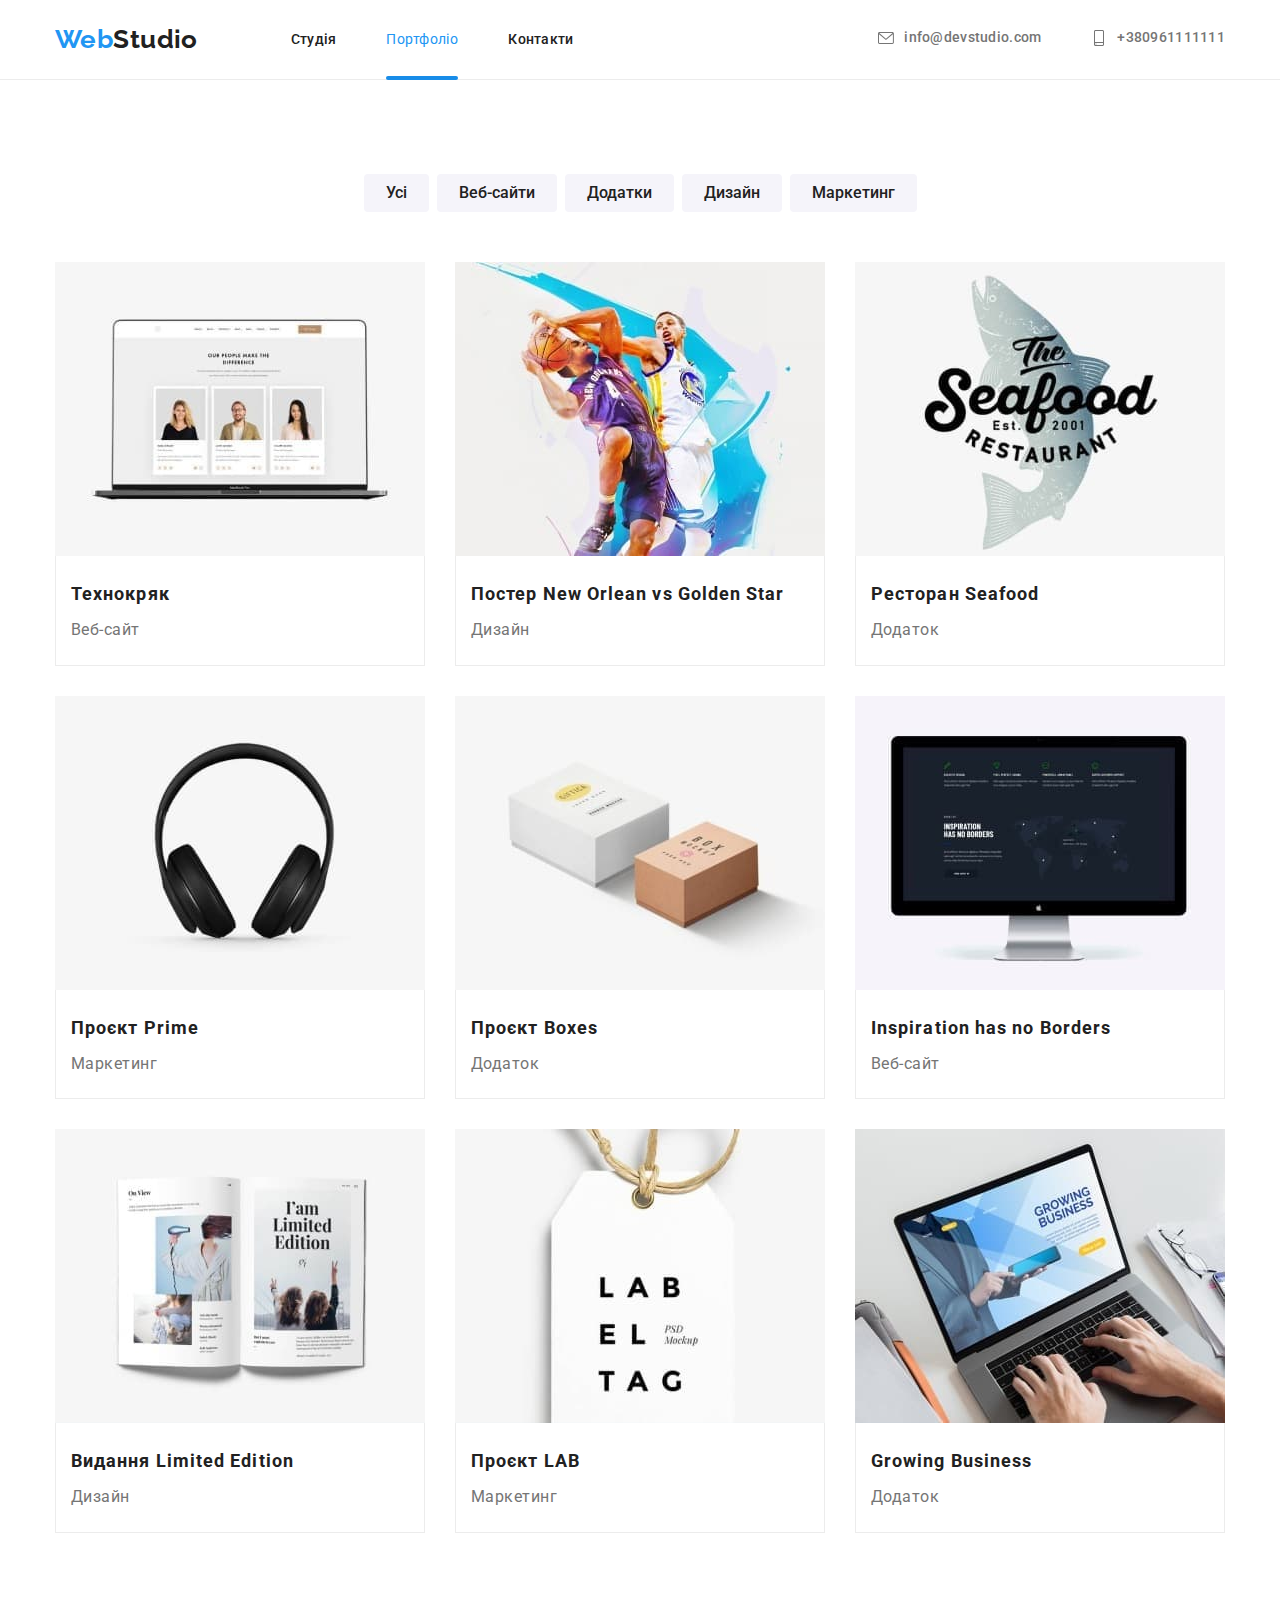
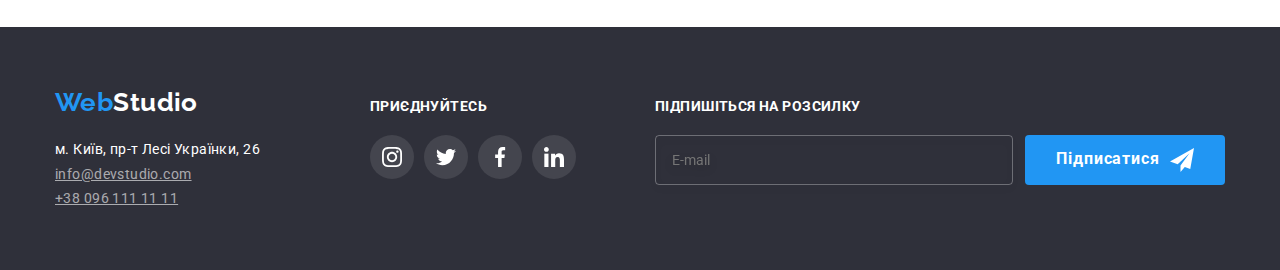
==== commit 0701a5b0: "changed common" ====
--- a/portfolio.html
+++ b/portfolio.html
@@ -24,7 +24,7 @@
             class="page-header__logo-blue">Web</span>Studio</a>
         <ul class="navigation__list list">
           <li class="navigation__item">
-            <a class="navigation__link" href="./index.html" class="link navigation__link">Студія</a>
+            <a href="./index.html" class="link navigation__link">Студія</a>
           </li>
           <li class="navigation__item">
             <div class="navigation__thumb">
--- a/css/main.min.css
+++ b/css/main.min.css
@@ -1 +1 @@
-body{-webkit-box-sizing:border-box;box-sizing:border-box;margin:0;font-family:"Roboto",sans-serif;font-size:14px;letter-spacing:.03em;color:#212121;background-color:#fff}.container{width:1200px;margin-right:auto;margin-left:auto;padding-right:15px;padding-left:15px}img{display:block;max-width:100%;height:auto}.link:hover,.link:focus{color:#2196f3;-webkit-transition:color 250ms cubic-bezier(0.4, 0, 0.2, 1);transition:color 250ms cubic-bezier(0.4, 0, 0.2, 1)}.section-title{margin:0;padding:0;text-align:center;font-weight:700;font-size:36px;line-height:1.2;letter-spacing:.03em;color:#212121}.section{padding-top:94px;padding-bottom:94px}*,*::before,*::after{-webkit-box-sizing:inherit;box-sizing:inherit}h1,h2,h3,h4,h5,h6,p,ul{margin:0}.list{padding:0px;margin:0px;list-style:none}.link{text-decoration:none}.visually-hidden{position:absolute;white-space:nowrap;width:1px;height:1px;overflow:hidden;border:0;padding:0;clip:rect(0 0 0 0);-webkit-clip-path:inset(50%);clip-path:inset(50%);margin:-1px}.logo{display:-webkit-inline-box;display:-ms-inline-flexbox;display:inline-flex;font-family:"Raleway",sans-serif;font-weight:700;font-size:26px;line-height:1.2;text-decoration:none;color:#2196f3}.page-header{padding-top:24px;padding-bottom:24px;border:1px solid #ececec;border-width:0 0 1px 0}.page-header__logo-blue{color:#2196f3}.page-header__logo{margin-right:93px;font-family:"Raleway",sans-serif;font-weight:700;font-size:26px;line-height:1.2;text-decoration:none;color:#212121}.page-header__logo-blue{color:#2196f3}.navigation{display:-webkit-box;display:-ms-flexbox;display:flex;-webkit-box-align:center;-ms-flex-align:center;align-items:center}.nav{display:-webkit-box;display:-ms-flexbox;display:flex}.navigation__list{display:-webkit-box;display:-ms-flexbox;display:flex;padding:0px;margin:0px;list-style:none;gap:50px}.navigation__link{font-weight:500;font-size:14px;line-height:1.14;letter-spacing:.02em;color:#212121;-webkit-transition:color 250ms cubic-bezier(0.4, 0, 0.2, 1);transition:color 250ms cubic-bezier(0.4, 0, 0.2, 1)}.navigation__link:hover,.navigation__link:focus{color:#2196f3}.navigation__link--current{color:#2196f3}.header__line::after{content:" ";position:absolute;width:100%;height:4px;left:0;bottom:-33px;background-color:#188ce8;border-radius:2px}.navigation__thumb{position:relative}.contact__list{display:-webkit-box;display:-ms-flexbox;display:flex;-webkit-box-align:center;-ms-flex-align:center;align-items:center;margin-left:auto;list-style:none;gap:50px}.contact__link{display:-webkit-inline-box;display:-ms-inline-flexbox;display:inline-flex;-webkit-box-align:center;-ms-flex-align:center;align-items:center;font-weight:500;line-height:1.1;letter-spacing:.02em;text-decoration:none;color:#757575;fill:#757575;-webkit-transition:color 250ms cubic-bezier(0.4, 0, 0.2, 1),fill 250ms cubic-bezier(0.4, 0, 0.2, 1);transition:color 250ms cubic-bezier(0.4, 0, 0.2, 1),fill 250ms cubic-bezier(0.4, 0, 0.2, 1)}.contact__link:hover,.contact__link:focus{color:#2196f3;fill:#2196f3}.contact__icon{margin-right:10px}.hero{padding-top:200px;padding-bottom:200px;text-align:center;background:#2f303a;background-image:-webkit-gradient(linear, left top, left bottom, from(rgba(47, 48, 58, 0.4)), to(rgba(47, 48, 58, 0.4))),url(../img/hero-description-bg.img.jpg);background-image:linear-gradient(rgba(47, 48, 58, 0.4), rgba(47, 48, 58, 0.4)),url(../img/hero-description-bg.img.jpg);background-size:cover;background-position:center}.hero__container{display:block}.hero__title{margin:0;font-weight:900;font-size:44px;line-height:calc 60/44;text-align:center;letter-spacing:.06em;text-transform:uppercase;color:#fff}.hero-button{margin:0 auto;margin-top:30px;padding:10px 32px;font-family:inherit;cursor:pointer;font-weight:700;font-size:16px;line-height:1.9;letter-spacing:.06em;color:#fff;background-color:#2196f3;-webkit-box-shadow:0px 4px 4px rgba(0,0,0,.15);box-shadow:0px 4px 4px rgba(0,0,0,.15);border:0px;border-radius:4px;-webkit-transition:background-color 250ms cubic-bezier(0.4, 0, 0.2, 1);transition:background-color 250ms cubic-bezier(0.4, 0, 0.2, 1)}.hero-button:hover,.hero-button:focus{background:#188ce8;-webkit-box-shadow:0px 4px 4px rgba(0,0,0,.15);box-shadow:0px 4px 4px rgba(0,0,0,.15);border-radius:4px}.backdrop{position:fixed;top:0;left:0;width:100%;height:100%;background-color:rgba(0,0,0,.2);opacity:1;-webkit-transition:opacity 250ms cubic-bezier(0.4, 0, 0.2, 1);transition:opacity 250ms cubic-bezier(0.4, 0, 0.2, 1)}.backdrop.is-hidden{opacity:0;pointer-events:none}.backdrop.is-hidden.modal{-webkit-transform:translate(-50%, -50%) scale(1.1);transform:translate(-50%, -50%) scale(1.1);opacity:0}.modal{position:absolute;height:581px;width:528px;left:50%;top:50%;padding:40px;background-color:#fff;-webkit-box-shadow:0px 1px 3px rgba(0,0,0,.12),0px 1px 1px rgba(0,0,0,.14),0px 2px 1px rgba(0,0,0,.2);box-shadow:0px 1px 3px rgba(0,0,0,.12),0px 1px 1px rgba(0,0,0,.14),0px 2px 1px rgba(0,0,0,.2);border-radius:4px;-webkit-transform:translate(-50%, -50%) scale(1);transform:translate(-50%, -50%) scale(1);opacity:1;-webkit-transition:scale 250ms cubic-bezier(0.4, 0, 0.2, 1),opacity 250ms cubic-bezier(0.4, 0, 0.2, 1),-webkit-transform 250ms cubic-bezier(0.4, 0, 0.2, 1);transition:scale 250ms cubic-bezier(0.4, 0, 0.2, 1),opacity 250ms cubic-bezier(0.4, 0, 0.2, 1),-webkit-transform 250ms cubic-bezier(0.4, 0, 0.2, 1);transition:transform 250ms cubic-bezier(0.4, 0, 0.2, 1),scale 250ms cubic-bezier(0.4, 0, 0.2, 1),opacity 250ms cubic-bezier(0.4, 0, 0.2, 1);transition:transform 250ms cubic-bezier(0.4, 0, 0.2, 1),scale 250ms cubic-bezier(0.4, 0, 0.2, 1),opacity 250ms cubic-bezier(0.4, 0, 0.2, 1),-webkit-transform 250ms cubic-bezier(0.4, 0, 0.2, 1)}.modal__close-button{display:-webkit-box;display:-ms-flexbox;display:flex;-webkit-box-pack:center;-ms-flex-pack:center;justify-content:center;-webkit-box-align:center;-ms-flex-align:center;align-items:center;position:absolute;top:8px;right:8px;width:30px;height:30px;border-radius:50%;border:1px solid rgba(0,0,0,.1);background-color:#fff;-webkit-transition:fill 250ms cubic-bezier(0.4, 0, 0.2, 1);transition:fill 250ms cubic-bezier(0.4, 0, 0.2, 1)}.modal__close-button:hover,.modal__close-button:focus{fill:#2196f3}.modal__submit-button{display:block;margin:0 auto;width:200px;height:50px;font-weight:700;font-size:16px;line-height:1.8;letter-spacing:.06em;background-color:#2196f3;color:#fff;border:none;-webkit-box-shadow:0px 4px 4px rgba(0,0,0,.15);box-shadow:0px 4px 4px rgba(0,0,0,.15);border-radius:4px;cursor:pointer;-webkit-transition:background-color 250ms cubic-bezier(0.4, 0, 0.2, 1);transition:background-color 250ms cubic-bezier(0.4, 0, 0.2, 1)}.modal__submit-button:focus,.modal__submit-button:hover{background-color:#188ce8}.form__title{margin-top:0;margin-bottom:12px;font-weight:700;font-size:20px;line-height:1.1;text-align:center;color:#212121}.form__field{display:-webkit-box;display:-ms-flexbox;display:flex;position:relative;-webkit-box-orient:vertical;-webkit-box-direction:normal;-ms-flex-direction:column;flex-direction:column;margin-bottom:10px}form p{margin-top:0;margin-bottom:12px;font-weight:700;font-size:20px;line-height:1.1;text-align:center;color:#212121}.form__input{margin:0;padding:0;height:40px;border:1px solid rgba(33,33,33,.2);border-radius:4px;padding-left:40px;-webkit-transition:border-color 250ms cubic-bezier(0.4, 0, 0.2, 1),fill 250ms cubic-bezier(0.4, 0, 0.2, 1);transition:border-color 250ms cubic-bezier(0.4, 0, 0.2, 1),fill 250ms cubic-bezier(0.4, 0, 0.2, 1)}.form__input:focus-visible,.form__input:hover{outline:none;border-color:#2196f3}.form__input:focus~.form__icon,.form__input:hover~.form__icon{fill:#2196f3}.form__icon{position:absolute;left:13px;top:50%;fill:#212121}.form__field label{padding-bottom:4px}.form__label{font-weight:400;font-size:12px;line-height:1.2;letter-spacing:.01em;color:#757575}.form__feedback{height:120px;padding:12px 16px;border:1px solid rgba(33,33,33,.2);border-radius:4px;resize:none;-webkit-transition:border-color 250ms cubic-bezier(0.4, 0, 0.2, 1);transition:border-color 250ms cubic-bezier(0.4, 0, 0.2, 1)}.form__feedback:focus,.form__feedback:hover{outline:none;border-color:#2196f3}.form__checkbox-field{display:-webkit-box;display:-ms-flexbox;display:flex;-webkit-box-align:center;-ms-flex-align:center;align-items:center;margin-bottom:30px}.form__checkbox-input{position:absolute;white-space:nowrap;width:1px;height:1px;overflow:hidden;border:0;padding:0;clip:rect(0 0 0 0);-webkit-clip-path:inset(50%);clip-path:inset(50%);margin:-1px}.form__custom-checkbox{display:-webkit-inline-box;display:-ms-inline-flexbox;display:inline-flex;-ms-flex-item-align:center;align-self:center;-webkit-box-pack:center;-ms-flex-pack:center;justify-content:center;width:16px;height:15px;margin-left:10px;margin-right:10px;border:2px solid #212121}.form__checkbox-icon{display:block;-ms-flex-item-align:center;align-self:center;-webkit-box-pack:center;-ms-flex-pack:center;justify-content:center;opacity:0;border:2px solid #212121;border-radius:2px}.form__checkbox-input:checked+.form__custom-checkbox{background-color:#2196f3;border:1px solid #2196f3}.form__checkbox-input:checked+.form__custom-checkbox .form__checkbox-icon{opacity:1;fill:#757575}.form__checkbox-link{text-decoration:underline;line-height:1.7;margin-left:5px;color:#2196f3}.description{padding-bottom:0px}.description__list{display:-webkit-box;display:-ms-flexbox;display:flex;-webkit-box-pack:center;-ms-flex-pack:center;justify-content:center;list-style:none;gap:30px}.description__item{-ms-flex-preferred-size:calc((100% - 90px)/4);flex-basis:calc((100% - 90px)/4)}.description__icon{width:270px;height:120px;display:-webkit-box;display:-ms-flexbox;display:flex;-webkit-box-pack:center;-ms-flex-pack:center;justify-content:center;-webkit-box-align:center;-ms-flex-align:center;align-items:center;margin-bottom:30px;border-radius:4px;background-color:#f5f4fa}.description__title{color:#212121;font-size:14px;line-height:1.14;letter-spacing:.03em;text-transform:uppercase}.description__task{margin-top:10px;margin-bottom:0px;font-weight:400;font-size:14px;line-height:1.71;letter-spacing:.03em;color:#757575}.developments__list{display:-webkit-box;display:-ms-flexbox;display:flex;-webkit-box-pack:center;-ms-flex-pack:center;justify-content:center;list-style:none;gap:30px}.developments__title{margin:0 0 50px 0;font-weight:700;font-size:36px;line-height:1.2;text-align:center;color:#212121}.developments__item{position:relative}.developments__overlay{position:absolute;display:-webkit-box;display:-ms-flexbox;display:flex;-webkit-box-pack:center;-ms-flex-pack:center;justify-content:center;-webkit-box-align:center;-ms-flex-align:center;align-items:center;width:100%;height:70px;left:0;bottom:0;background-color:rgba(47,48,58,.8)}.developments__text{margin:0;padding:0;font-weight:700;line-height:1.1;text-transform:uppercase;color:#fff}.team{background:#f5f4fa}.team__list{display:-webkit-box;display:-ms-flexbox;display:flex;-webkit-box-pack:center;-ms-flex-pack:center;justify-content:center;gap:30px;margin:0;padding:0}.team__title{margin:0;margin-bottom:50px;font-weight:700;font-size:36px;line-height:1.2;text-align:center;color:#212121}.team__name{color:#212121;line-height:1.2;text-align:center;font-weight:500;font-size:16px;letter-spacing:.03em;margin-bottom:10px}.team__item{background-color:#fff;-webkit-box-shadow:0px 1px 3px rgba(0,0,0,.12),0px 1px 1px rgba(0,0,0,.14),0px 2px 1px rgba(0,0,0,.2);box-shadow:0px 1px 3px rgba(0,0,0,.12),0px 1px 1px rgba(0,0,0,.14),0px 2px 1px rgba(0,0,0,.2);border-radius:0px 0px 4px 4px}.team__list .team__social-item:last-child{margin-right:0}.team__social-item{display:-webkit-box;display:-ms-flexbox;display:flex;-webkit-box-pack:center;-ms-flex-pack:center;justify-content:center;-webkit-box-align:center;-ms-flex-align:center;align-items:center;width:44px;height:44px;fill:#afb1b8}.team__social-item:hover,.team__social-item:focus{background-color:#188ce8;border-radius:50%;fill:#fff}.team__content{padding:30px 15px}.team__social-list{margin-top:16px;display:-webkit-box;display:-ms-flexbox;display:flex;-webkit-box-pack:center;-ms-flex-pack:center;justify-content:center;-webkit-box-align:center;-ms-flex-align:center;align-items:center;gap:10px}.team__icon{display:-webkit-box;display:-ms-flexbox;display:flex;-webkit-box-pack:center;-ms-flex-pack:center;justify-content:center;-webkit-box-align:center;-ms-flex-align:center;align-items:center;width:100%;height:100%;fill:#afb1b8}.team__container .team__item{display:-webkit-box;display:-ms-flexbox;display:flex;-webkit-box-pack:justify;-ms-flex-pack:justify;justify-content:space-between;margin:0 auto}.team__position{font-weight:400;font-size:16px;line-height:1.18;text-align:center;letter-spacing:.03em;color:#757575}.clients{-webkit-box-orient:vertical;-webkit-box-direction:normal;-ms-flex-direction:column;flex-direction:column}.clients__icons{margin-top:50px;display:-webkit-box;display:-ms-flexbox;display:flex;-webkit-box-pack:justify;-ms-flex-pack:justify;justify-content:space-between;-webkit-box-pack:center;-ms-flex-pack:center;justify-content:center;gap:30px;margin:0;margin-bottom:94px;padding:0}.clients__title{margin-bottom:50px}.clients__link{width:100%;height:100%;display:-webkit-box;display:-ms-flexbox;display:flex;-webkit-box-pack:center;-ms-flex-pack:center;justify-content:center;-webkit-box-align:center;-ms-flex-align:center;align-items:center;border:1px solid #afb1b8;border-radius:4px;fill:#afb1b8;-webkit-transition:border 250ms cubic-bezier(0.4, 0, 0.2, 1),fill 250ms cubic-bezier(0.4, 0, 0.2, 1);transition:border 250ms cubic-bezier(0.4, 0, 0.2, 1),fill 250ms cubic-bezier(0.4, 0, 0.2, 1)}.clients__link:hover,.clients__link:focus{border:1px solid #2196f3;fill:#2196f3}.clients__icons .clients__item{width:170px;height:92px}.clients__icons .clients__item:last-child{margin-right:0}.footer__studio{color:#fff}.footer__logo{display:block;margin-bottom:20px;font-family:"Raleway",sans-serif;font-weight:700;font-size:26px;line-height:1.2;text-decoration:none;color:#2196f3;margin-right:93px;font-family:"Raleway",sans-serif;font-weight:700;font-size:26px;line-height:1.2;text-decoration:none;color:#212121}.footer{padding-top:60px;padding-bottom:60px;background-color:#2f303a}.footer__container{display:-webkit-box;display:-ms-flexbox;display:flex;-webkit-box-pack:justify;-ms-flex-pack:justify;justify-content:space-between;-webkit-box-align:baseline;-ms-flex-align:baseline;align-items:baseline}.address{font-style:normal;gap:9px}.address__link{line-height:1.7;font-size:14px;letter-spacing:.03em;text-decoration:none;color:rgba(255,255,255,.6);-webkit-transition:color 250ms cubic-bezier(0.4, 0, 0.2, 1);transition:color 250ms cubic-bezier(0.4, 0, 0.2, 1)}.address__link:hover,.address__link:focus{color:#2196f3}.address__link--color-white{color:#fff}.adress__contact{font-style:normal;font-size:14px;line-height:1.7142857143;letter-spacing:.03em;color:rgba(255,255,255,.6)}.adress__contact:hover,.adress__contact:focus{color:#2196f3}.join{display:-webkit-box;display:-ms-flexbox;display:flex;-webkit-box-orient:vertical;-webkit-box-direction:normal;-ms-flex-direction:column;flex-direction:column;-webkit-box-align:baseline;-ms-flex-align:baseline;align-items:baseline;margin-left:70px}.join__title{margin:0;text-align:start;font-style:normal;font-weight:700;font-size:14px;line-height:1.1;letter-spacing:.03em;text-transform:uppercase;color:#fff}.join__list{display:-webkit-box;display:-ms-flexbox;display:flex;gap:10px;margin-top:20px}.join__social{display:-webkit-box;display:-ms-flexbox;display:flex;-webkit-box-pack:center;-ms-flex-pack:center;justify-content:center;-webkit-box-align:center;-ms-flex-align:center;align-items:center;width:44px;height:44px;fill:#fff;background-color:#44454e;border-radius:50%;-webkit-transition:background-color 250ms cubic-bezier(0.4, 0, 0.2, 1);transition:background-color 250ms cubic-bezier(0.4, 0, 0.2, 1);background-color:#44454e;border-radius:50%}.join__social:hover,.join__social:focus{background-color:#2196f3}.subscribe{display:-webkit-box;display:-ms-flexbox;display:flex;-webkit-box-orient:vertical;-webkit-box-direction:normal;-ms-flex-direction:column;flex-direction:column;-webkit-box-align:baseline;-ms-flex-align:baseline;align-items:baseline;margin-left:70px}.subscribe__form{display:-webkit-box;display:-ms-flexbox;display:flex;-webkit-box-align:center;-ms-flex-align:center;align-items:center}.subscribe__label{display:inline-block;margin-bottom:20px;text-align:start;font-weight:700;line-height:1.1;text-transform:uppercase;color:#fff}.subscribe__input{width:358px;height:50px;margin-right:12px;background-color:rgba(0,0,0,0);border:1px solid rgba(255,255,255,.3);border-radius:4px;padding-left:16px;color:#fff;-webkit-filter:drop-shadow(0px 4px 4px rgba(0, 0, 0, 0.15));filter:drop-shadow(0px 4px 4px rgba(0, 0, 0, 0.15))}.subscribe__input:focus-visible,.subscribe__input:hover{border-color:rgba(255,255,255,.3);outline:none;-webkit-transition:border-color 250ms cubic-bezier(0.4, 0, 0.2, 1);transition:border-color 250ms cubic-bezier(0.4, 0, 0.2, 1);border-color:#ececec}.subscribe__button{display:-webkit-box;display:-ms-flexbox;display:flex;-webkit-box-align:center;-ms-flex-align:center;align-items:center;-webkit-box-pack:center;-ms-flex-pack:center;justify-content:center;width:200px;height:50px;border:none;border-radius:4px;font-weight:700;font-size:16px;line-height:1.8;letter-spacing:.06em;background-color:#2196f3;color:#fff}.subscribe__icon{display:inline-block;fill:#fff;margin-left:10px}.filters-container{display:block}.project__list{margin:0;display:-webkit-box;display:-ms-flexbox;display:flex;-ms-flex-wrap:wrap;flex-wrap:wrap;-webkit-box-pack:center;-ms-flex-pack:center;justify-content:center;list-style:none;gap:30px}.project__item{-ms-flex-preferred-size:calc((100% - 60px)/3);flex-basis:calc((100% - 60px)/3);-webkit-transition:-webkit-box-shadow 250ms cubic-bezier(0.4, 0, 0.2, 1);transition:-webkit-box-shadow 250ms cubic-bezier(0.4, 0, 0.2, 1);transition:box-shadow 250ms cubic-bezier(0.4, 0, 0.2, 1);transition:box-shadow 250ms cubic-bezier(0.4, 0, 0.2, 1), -webkit-box-shadow 250ms cubic-bezier(0.4, 0, 0.2, 1)}.project__list a:hover,.project__list a:focus{display:block;-webkit-box-shadow:0px 1px 1px rgba(0,0,0,.12),0px 4px 4px rgba(0,0,0,.06),1px 4px 6px rgba(0,0,0,.16);box-shadow:0px 1px 1px rgba(0,0,0,.12),0px 4px 4px rgba(0,0,0,.06),1px 4px 6px rgba(0,0,0,.16)}.project__content p{margin-left:0}.project__link{text-decoration:none;color:#212121}.project__content{padding:20px 15px;border-left:1px solid #ececec;border-right:1px solid #ececec;border-bottom:1px solid #ececec}.project__caption{margin:0px;font-weight:700;font-size:18px;line-height:2;letter-spacing:.06em;color:#212121}.project__type{margin-top:4px;margin-bottom:0px;font-weight:400;font-size:16px;line-height:1.8;color:#757575;letter-spacing:.03em}.project__thumb{position:relative;overflow:hidden}.project__text{display:-webkit-box;display:-ms-flexbox;display:flex;padding:63px 24px;position:absolute;width:100%;height:100%;left:0;top:0;background-color:rgba(33,150,243,.9);-webkit-transform:translateY(100%);transform:translateY(100%);-webkit-transition:-webkit-transform 250ms cubic-bezier(0.4, 0, 0.2, 1);transition:-webkit-transform 250ms cubic-bezier(0.4, 0, 0.2, 1);transition:transform 250ms cubic-bezier(0.4, 0, 0.2, 1);transition:transform 250ms cubic-bezier(0.4, 0, 0.2, 1), -webkit-transform 250ms cubic-bezier(0.4, 0, 0.2, 1);font-size:18px;line-height:1.6;letter-spacing:.03em;color:#fff}.project__item:hover .project__text,.project__item:focus .project__text{-webkit-transform:translateY(0%);transform:translateY(0%)}.filters{list-style:none;display:-webkit-box;display:-ms-flexbox;display:flex;-webkit-box-pack:center;-ms-flex-pack:center;justify-content:center;padding-left:0px;margin-bottom:50px;margin-top:0px;gap:8px}.filters__button{text-align:center;padding:6px 22px;border:0px;border-radius:4px;font-family:inherit;font-weight:500;font-size:16px;line-height:1.6;cursor:pointer;background-color:#f5f4fa;color:#212121;-webkit-transition:background-color 250ms cubic-bezier(0.4, 0, 0.2, 1),color 250ms cubic-bezier(0.4, 0, 0.2, 1),-webkit-box-shadow 250ms cubic-bezier(0.4, 0, 0.2, 1);transition:background-color 250ms cubic-bezier(0.4, 0, 0.2, 1),color 250ms cubic-bezier(0.4, 0, 0.2, 1),-webkit-box-shadow 250ms cubic-bezier(0.4, 0, 0.2, 1);transition:background-color 250ms cubic-bezier(0.4, 0, 0.2, 1),color 250ms cubic-bezier(0.4, 0, 0.2, 1),box-shadow 250ms cubic-bezier(0.4, 0, 0.2, 1);transition:background-color 250ms cubic-bezier(0.4, 0, 0.2, 1),color 250ms cubic-bezier(0.4, 0, 0.2, 1),box-shadow 250ms cubic-bezier(0.4, 0, 0.2, 1),-webkit-box-shadow 250ms cubic-bezier(0.4, 0, 0.2, 1)}.filters__button:hover,.filters__button:focus{background-color:#2196f3;color:#fff;-webkit-box-shadow:0px 3px 1px rgba(0,0,0,.1),0px 1px 2px rgba(0,0,0,.08),0px 2px 2px rgba(0,0,0,.12);box-shadow:0px 3px 1px rgba(0,0,0,.1),0px 1px 2px rgba(0,0,0,.08),0px 2px 2px rgba(0,0,0,.12)}/*# sourceMappingURL=main.min.css.map */+body{-webkit-box-sizing:border-box;box-sizing:border-box;margin:0;font-family:"Roboto",sans-serif;font-size:14px;letter-spacing:.03em;color:#212121;background-color:#fff}.container{width:1200px;margin-right:auto;margin-left:auto;padding-right:15px;padding-left:15px}img{display:block;max-width:100%;height:auto}.link{text-decoration:none}.link:hover,.link:focus{color:#2196f3;-webkit-transition:color 250ms cubic-bezier(0.4, 0, 0.2, 1);transition:color 250ms cubic-bezier(0.4, 0, 0.2, 1)}.section-title{margin:0;padding:0;text-align:center;font-weight:700;font-size:36px;line-height:1.2;letter-spacing:.03em;color:#212121}.section{padding-top:94px;padding-bottom:94px}*,*::before,*::after{-webkit-box-sizing:inherit;box-sizing:inherit}h1,h2,h3,h4,h5,h6,p,ul{margin:0}.list{padding:0px;margin:0px;list-style:none}.visually-hidden{position:absolute;white-space:nowrap;width:1px;height:1px;overflow:hidden;border:0;padding:0;clip:rect(0 0 0 0);-webkit-clip-path:inset(50%);clip-path:inset(50%);margin:-1px}.logo{display:-webkit-inline-box;display:-ms-inline-flexbox;display:inline-flex;font-family:"Raleway",sans-serif;font-weight:700;font-size:26px;line-height:1.2;text-decoration:none;color:#2196f3}.page-header{padding-top:24px;padding-bottom:24px;border:1px solid #ececec;border-width:0 0 1px 0}.page-header__logo-blue{color:#2196f3}.page-header__logo{margin-right:93px;font-family:"Raleway",sans-serif;font-weight:700;font-size:26px;line-height:1.2;text-decoration:none;color:#212121}.page-header__logo-blue{color:#2196f3}.navigation{display:-webkit-box;display:-ms-flexbox;display:flex;-webkit-box-align:center;-ms-flex-align:center;align-items:center}.nav{display:-webkit-box;display:-ms-flexbox;display:flex}.navigation__list{display:-webkit-box;display:-ms-flexbox;display:flex;padding:0px;margin:0px;list-style:none;gap:50px}.navigation__link{font-weight:500;font-size:14px;line-height:1.14;letter-spacing:.02em;color:#212121;-webkit-transition:color 250ms cubic-bezier(0.4, 0, 0.2, 1);transition:color 250ms cubic-bezier(0.4, 0, 0.2, 1)}.navigation__link:hover,.navigation__link:focus{color:#2196f3}.navigation__link--current{color:#2196f3}.header__line::after{content:" ";position:absolute;width:100%;height:4px;left:0;bottom:-33px;background-color:#188ce8;border-radius:2px}.navigation__thumb{position:relative}.contact__list{display:-webkit-box;display:-ms-flexbox;display:flex;-webkit-box-align:center;-ms-flex-align:center;align-items:center;margin-left:auto;list-style:none;gap:50px}.contact__link{display:-webkit-inline-box;display:-ms-inline-flexbox;display:inline-flex;-webkit-box-align:center;-ms-flex-align:center;align-items:center;font-weight:500;line-height:1.1;letter-spacing:.02em;text-decoration:none;color:#757575;fill:#757575;-webkit-transition:color 250ms cubic-bezier(0.4, 0, 0.2, 1),fill 250ms cubic-bezier(0.4, 0, 0.2, 1);transition:color 250ms cubic-bezier(0.4, 0, 0.2, 1),fill 250ms cubic-bezier(0.4, 0, 0.2, 1)}.contact__link:hover,.contact__link:focus{color:#2196f3;fill:#2196f3}.contact__icon{margin-right:10px}.hero{padding-top:200px;padding-bottom:200px;text-align:center;background:#2f303a;background-image:-webkit-gradient(linear, left top, left bottom, from(rgba(47, 48, 58, 0.4)), to(rgba(47, 48, 58, 0.4))),url(../img/hero-description-bg.img.jpg);background-image:linear-gradient(rgba(47, 48, 58, 0.4), rgba(47, 48, 58, 0.4)),url(../img/hero-description-bg.img.jpg);background-size:cover;background-position:center}.hero__container{display:block}.hero__title{margin:0;font-weight:900;font-size:44px;line-height:calc 60/44;text-align:center;letter-spacing:.06em;text-transform:uppercase;color:#fff}.hero-button{margin:0 auto;margin-top:30px;padding:10px 32px;font-family:inherit;cursor:pointer;font-weight:700;font-size:16px;line-height:1.9;letter-spacing:.06em;color:#fff;background-color:#2196f3;-webkit-box-shadow:0px 4px 4px rgba(0,0,0,.15);box-shadow:0px 4px 4px rgba(0,0,0,.15);border:0px;border-radius:4px;-webkit-transition:background-color 250ms cubic-bezier(0.4, 0, 0.2, 1);transition:background-color 250ms cubic-bezier(0.4, 0, 0.2, 1)}.hero-button:hover,.hero-button:focus{background:#188ce8;-webkit-box-shadow:0px 4px 4px rgba(0,0,0,.15);box-shadow:0px 4px 4px rgba(0,0,0,.15);border-radius:4px}.backdrop{position:fixed;top:0;left:0;width:100%;height:100%;background-color:rgba(0,0,0,.2);opacity:1;-webkit-transition:opacity 250ms cubic-bezier(0.4, 0, 0.2, 1);transition:opacity 250ms cubic-bezier(0.4, 0, 0.2, 1)}.backdrop.is-hidden{opacity:0;pointer-events:none}.backdrop.is-hidden.modal{-webkit-transform:translate(-50%, -50%) scale(1.1);transform:translate(-50%, -50%) scale(1.1);opacity:0}.modal{position:absolute;height:581px;width:528px;left:50%;top:50%;padding:40px;background-color:#fff;-webkit-box-shadow:0px 1px 3px rgba(0,0,0,.12),0px 1px 1px rgba(0,0,0,.14),0px 2px 1px rgba(0,0,0,.2);box-shadow:0px 1px 3px rgba(0,0,0,.12),0px 1px 1px rgba(0,0,0,.14),0px 2px 1px rgba(0,0,0,.2);border-radius:4px;-webkit-transform:translate(-50%, -50%) scale(1);transform:translate(-50%, -50%) scale(1);opacity:1;-webkit-transition:scale 250ms cubic-bezier(0.4, 0, 0.2, 1),opacity 250ms cubic-bezier(0.4, 0, 0.2, 1),-webkit-transform 250ms cubic-bezier(0.4, 0, 0.2, 1);transition:scale 250ms cubic-bezier(0.4, 0, 0.2, 1),opacity 250ms cubic-bezier(0.4, 0, 0.2, 1),-webkit-transform 250ms cubic-bezier(0.4, 0, 0.2, 1);transition:transform 250ms cubic-bezier(0.4, 0, 0.2, 1),scale 250ms cubic-bezier(0.4, 0, 0.2, 1),opacity 250ms cubic-bezier(0.4, 0, 0.2, 1);transition:transform 250ms cubic-bezier(0.4, 0, 0.2, 1),scale 250ms cubic-bezier(0.4, 0, 0.2, 1),opacity 250ms cubic-bezier(0.4, 0, 0.2, 1),-webkit-transform 250ms cubic-bezier(0.4, 0, 0.2, 1)}.modal__close-button{display:-webkit-box;display:-ms-flexbox;display:flex;-webkit-box-pack:center;-ms-flex-pack:center;justify-content:center;-webkit-box-align:center;-ms-flex-align:center;align-items:center;position:absolute;top:8px;right:8px;width:30px;height:30px;border-radius:50%;border:1px solid rgba(0,0,0,.1);background-color:#fff;-webkit-transition:fill 250ms cubic-bezier(0.4, 0, 0.2, 1);transition:fill 250ms cubic-bezier(0.4, 0, 0.2, 1)}.modal__close-button:hover,.modal__close-button:focus{fill:#2196f3}.modal__submit-button{display:block;margin:0 auto;width:200px;height:50px;font-weight:700;font-size:16px;line-height:1.8;letter-spacing:.06em;background-color:#2196f3;color:#fff;border:none;-webkit-box-shadow:0px 4px 4px rgba(0,0,0,.15);box-shadow:0px 4px 4px rgba(0,0,0,.15);border-radius:4px;cursor:pointer;-webkit-transition:background-color 250ms cubic-bezier(0.4, 0, 0.2, 1);transition:background-color 250ms cubic-bezier(0.4, 0, 0.2, 1)}.modal__submit-button:focus,.modal__submit-button:hover{background-color:#188ce8}.form__title{margin-top:0;margin-bottom:12px;font-weight:700;font-size:20px;line-height:1.1;text-align:center;color:#212121}.form__field{display:-webkit-box;display:-ms-flexbox;display:flex;position:relative;-webkit-box-orient:vertical;-webkit-box-direction:normal;-ms-flex-direction:column;flex-direction:column;margin-bottom:10px}form p{margin-top:0;margin-bottom:12px;font-weight:700;font-size:20px;line-height:1.1;text-align:center;color:#212121}.form__input{margin:0;padding:0;height:40px;border:1px solid rgba(33,33,33,.2);border-radius:4px;padding-left:40px;-webkit-transition:border-color 250ms cubic-bezier(0.4, 0, 0.2, 1),fill 250ms cubic-bezier(0.4, 0, 0.2, 1);transition:border-color 250ms cubic-bezier(0.4, 0, 0.2, 1),fill 250ms cubic-bezier(0.4, 0, 0.2, 1)}.form__input:focus-visible,.form__input:hover{outline:none;border-color:#2196f3}.form__input:focus~.form__icon,.form__input:hover~.form__icon{fill:#2196f3}.form__icon{position:absolute;left:13px;top:50%;fill:#212121}.form__field label{padding-bottom:4px}.form__label{font-weight:400;font-size:12px;line-height:1.2;letter-spacing:.01em;color:#757575}.form__feedback{height:120px;padding:12px 16px;border:1px solid rgba(33,33,33,.2);border-radius:4px;resize:none;-webkit-transition:border-color 250ms cubic-bezier(0.4, 0, 0.2, 1);transition:border-color 250ms cubic-bezier(0.4, 0, 0.2, 1)}.form__feedback:focus,.form__feedback:hover{outline:none;border-color:#2196f3}.form__checkbox-field{display:-webkit-box;display:-ms-flexbox;display:flex;-webkit-box-align:center;-ms-flex-align:center;align-items:center;margin-bottom:30px}.form__checkbox-input{position:absolute;white-space:nowrap;width:1px;height:1px;overflow:hidden;border:0;padding:0;clip:rect(0 0 0 0);-webkit-clip-path:inset(50%);clip-path:inset(50%);margin:-1px}.form__custom-checkbox{display:-webkit-inline-box;display:-ms-inline-flexbox;display:inline-flex;-ms-flex-item-align:center;align-self:center;-webkit-box-pack:center;-ms-flex-pack:center;justify-content:center;width:16px;height:15px;margin-left:10px;margin-right:10px;border:2px solid #212121}.form__checkbox-icon{display:block;-ms-flex-item-align:center;align-self:center;-webkit-box-pack:center;-ms-flex-pack:center;justify-content:center;opacity:0;border:2px solid #212121;border-radius:2px}.form__checkbox-input:checked+.form__custom-checkbox{background-color:#2196f3;border:1px solid #2196f3}.form__checkbox-input:checked+.form__custom-checkbox .form__checkbox-icon{opacity:1;fill:#757575}.form__checkbox-link{text-decoration:underline;line-height:1.7;margin-left:5px;color:#2196f3}.description{padding-bottom:0px}.description__list{display:-webkit-box;display:-ms-flexbox;display:flex;-webkit-box-pack:center;-ms-flex-pack:center;justify-content:center;list-style:none;gap:30px}.description__item{-ms-flex-preferred-size:calc((100% - 90px)/4);flex-basis:calc((100% - 90px)/4)}.description__icon{width:270px;height:120px;display:-webkit-box;display:-ms-flexbox;display:flex;-webkit-box-pack:center;-ms-flex-pack:center;justify-content:center;-webkit-box-align:center;-ms-flex-align:center;align-items:center;margin-bottom:30px;border-radius:4px;background-color:#f5f4fa}.description__title{color:#212121;font-size:14px;line-height:1.14;letter-spacing:.03em;text-transform:uppercase}.description__task{margin-top:10px;margin-bottom:0px;font-weight:400;font-size:14px;line-height:1.71;letter-spacing:.03em;color:#757575}.developments__list{display:-webkit-box;display:-ms-flexbox;display:flex;-webkit-box-pack:center;-ms-flex-pack:center;justify-content:center;list-style:none;gap:30px}.developments__title{margin:0 0 50px 0;font-weight:700;font-size:36px;line-height:1.2;text-align:center;color:#212121}.developments__item{position:relative}.developments__overlay{position:absolute;display:-webkit-box;display:-ms-flexbox;display:flex;-webkit-box-pack:center;-ms-flex-pack:center;justify-content:center;-webkit-box-align:center;-ms-flex-align:center;align-items:center;width:100%;height:70px;left:0;bottom:0;background-color:rgba(47,48,58,.8)}.developments__text{margin:0;padding:0;font-weight:700;line-height:1.1;text-transform:uppercase;color:#fff}.team{background:#f5f4fa}.team__list{display:-webkit-box;display:-ms-flexbox;display:flex;-webkit-box-pack:center;-ms-flex-pack:center;justify-content:center;gap:30px;margin:0;padding:0}.team__title{margin:0;margin-bottom:50px;font-weight:700;font-size:36px;line-height:1.2;text-align:center;color:#212121}.team__name{color:#212121;line-height:1.2;text-align:center;font-weight:500;font-size:16px;letter-spacing:.03em;margin-bottom:10px}.team__item{background-color:#fff;-webkit-box-shadow:0px 1px 3px rgba(0,0,0,.12),0px 1px 1px rgba(0,0,0,.14),0px 2px 1px rgba(0,0,0,.2);box-shadow:0px 1px 3px rgba(0,0,0,.12),0px 1px 1px rgba(0,0,0,.14),0px 2px 1px rgba(0,0,0,.2);border-radius:0px 0px 4px 4px}.team__list .team__social-item:last-child{margin-right:0}.team__social-item{display:-webkit-box;display:-ms-flexbox;display:flex;-webkit-box-pack:center;-ms-flex-pack:center;justify-content:center;-webkit-box-align:center;-ms-flex-align:center;align-items:center;width:44px;height:44px;fill:#afb1b8}.team__social-item:hover,.team__social-item:focus{background-color:#188ce8;border-radius:50%;fill:#fff}.team__content{padding:30px 15px}.team__social-list{margin-top:16px;display:-webkit-box;display:-ms-flexbox;display:flex;-webkit-box-pack:center;-ms-flex-pack:center;justify-content:center;-webkit-box-align:center;-ms-flex-align:center;align-items:center;gap:10px}.team__icon{display:-webkit-box;display:-ms-flexbox;display:flex;-webkit-box-pack:center;-ms-flex-pack:center;justify-content:center;-webkit-box-align:center;-ms-flex-align:center;align-items:center;width:100%;height:100%;fill:#afb1b8}.team__container .team__item{display:-webkit-box;display:-ms-flexbox;display:flex;-webkit-box-pack:justify;-ms-flex-pack:justify;justify-content:space-between;margin:0 auto}.team__position{font-weight:400;font-size:16px;line-height:1.18;text-align:center;letter-spacing:.03em;color:#757575}.clients{-webkit-box-orient:vertical;-webkit-box-direction:normal;-ms-flex-direction:column;flex-direction:column}.clients__icons{margin-top:50px;display:-webkit-box;display:-ms-flexbox;display:flex;-webkit-box-pack:justify;-ms-flex-pack:justify;justify-content:space-between;-webkit-box-pack:center;-ms-flex-pack:center;justify-content:center;gap:30px;margin:0;margin-bottom:94px;padding:0}.clients__title{margin-bottom:50px}.clients__link{width:100%;height:100%;display:-webkit-box;display:-ms-flexbox;display:flex;-webkit-box-pack:center;-ms-flex-pack:center;justify-content:center;-webkit-box-align:center;-ms-flex-align:center;align-items:center;border:1px solid #afb1b8;border-radius:4px;fill:#afb1b8;-webkit-transition:border 250ms cubic-bezier(0.4, 0, 0.2, 1),fill 250ms cubic-bezier(0.4, 0, 0.2, 1);transition:border 250ms cubic-bezier(0.4, 0, 0.2, 1),fill 250ms cubic-bezier(0.4, 0, 0.2, 1)}.clients__link:hover,.clients__link:focus{border:1px solid #2196f3;fill:#2196f3}.clients__icons .clients__item{width:170px;height:92px}.clients__icons .clients__item:last-child{margin-right:0}.footer__studio{color:#fff}.footer__logo{display:block;margin-bottom:20px;font-family:"Raleway",sans-serif;font-weight:700;font-size:26px;line-height:1.2;text-decoration:none;color:#2196f3;margin-right:93px;font-family:"Raleway",sans-serif;font-weight:700;font-size:26px;line-height:1.2;text-decoration:none;color:#212121}.footer{padding-top:60px;padding-bottom:60px;background-color:#2f303a}.footer__container{display:-webkit-box;display:-ms-flexbox;display:flex;-webkit-box-pack:justify;-ms-flex-pack:justify;justify-content:space-between;-webkit-box-align:baseline;-ms-flex-align:baseline;align-items:baseline}.address{font-style:normal;gap:9px}.address__link{line-height:1.7;font-size:14px;letter-spacing:.03em;text-decoration:none;color:rgba(255,255,255,.6);-webkit-transition:color 250ms cubic-bezier(0.4, 0, 0.2, 1);transition:color 250ms cubic-bezier(0.4, 0, 0.2, 1)}.address__link:hover,.address__link:focus{color:#2196f3}.address__link--color-white{color:#fff}.adress__contact{font-style:normal;font-size:14px;line-height:1.7142857143;letter-spacing:.03em;color:rgba(255,255,255,.6)}.adress__contact:hover,.adress__contact:focus{color:#2196f3}.join{display:-webkit-box;display:-ms-flexbox;display:flex;-webkit-box-orient:vertical;-webkit-box-direction:normal;-ms-flex-direction:column;flex-direction:column;-webkit-box-align:baseline;-ms-flex-align:baseline;align-items:baseline;margin-left:70px}.join__title{margin:0;text-align:start;font-style:normal;font-weight:700;font-size:14px;line-height:1.1;letter-spacing:.03em;text-transform:uppercase;color:#fff}.join__list{display:-webkit-box;display:-ms-flexbox;display:flex;gap:10px;margin-top:20px}.join__social{display:-webkit-box;display:-ms-flexbox;display:flex;-webkit-box-pack:center;-ms-flex-pack:center;justify-content:center;-webkit-box-align:center;-ms-flex-align:center;align-items:center;width:44px;height:44px;fill:#fff;background-color:#44454e;border-radius:50%;-webkit-transition:background-color 250ms cubic-bezier(0.4, 0, 0.2, 1);transition:background-color 250ms cubic-bezier(0.4, 0, 0.2, 1);background-color:#44454e;border-radius:50%}.join__social:hover,.join__social:focus{background-color:#2196f3}.subscribe{display:-webkit-box;display:-ms-flexbox;display:flex;-webkit-box-orient:vertical;-webkit-box-direction:normal;-ms-flex-direction:column;flex-direction:column;-webkit-box-align:baseline;-ms-flex-align:baseline;align-items:baseline;margin-left:70px}.subscribe__form{display:-webkit-box;display:-ms-flexbox;display:flex;-webkit-box-align:center;-ms-flex-align:center;align-items:center}.subscribe__label{display:inline-block;margin-bottom:20px;text-align:start;font-weight:700;line-height:1.1;text-transform:uppercase;color:#fff}.subscribe__input{width:358px;height:50px;margin-right:12px;background-color:rgba(0,0,0,0);border:1px solid rgba(255,255,255,.3);border-radius:4px;padding-left:16px;color:#fff;-webkit-filter:drop-shadow(0px 4px 4px rgba(0, 0, 0, 0.15));filter:drop-shadow(0px 4px 4px rgba(0, 0, 0, 0.15))}.subscribe__input:focus-visible,.subscribe__input:hover{border-color:rgba(255,255,255,.3);outline:none;-webkit-transition:border-color 250ms cubic-bezier(0.4, 0, 0.2, 1);transition:border-color 250ms cubic-bezier(0.4, 0, 0.2, 1);border-color:#ececec}.subscribe__button{display:-webkit-box;display:-ms-flexbox;display:flex;-webkit-box-align:center;-ms-flex-align:center;align-items:center;-webkit-box-pack:center;-ms-flex-pack:center;justify-content:center;width:200px;height:50px;border:none;border-radius:4px;font-weight:700;font-size:16px;line-height:1.8;letter-spacing:.06em;background-color:#2196f3;color:#fff}.subscribe__icon{display:inline-block;fill:#fff;margin-left:10px}.filters-container{display:block}.project__list{margin:0;display:-webkit-box;display:-ms-flexbox;display:flex;-ms-flex-wrap:wrap;flex-wrap:wrap;-webkit-box-pack:center;-ms-flex-pack:center;justify-content:center;list-style:none;gap:30px}.project__item{-ms-flex-preferred-size:calc((100% - 60px)/3);flex-basis:calc((100% - 60px)/3);-webkit-transition:-webkit-box-shadow 250ms cubic-bezier(0.4, 0, 0.2, 1);transition:-webkit-box-shadow 250ms cubic-bezier(0.4, 0, 0.2, 1);transition:box-shadow 250ms cubic-bezier(0.4, 0, 0.2, 1);transition:box-shadow 250ms cubic-bezier(0.4, 0, 0.2, 1), -webkit-box-shadow 250ms cubic-bezier(0.4, 0, 0.2, 1)}.project__list a:hover,.project__list a:focus{display:block;-webkit-box-shadow:0px 1px 1px rgba(0,0,0,.12),0px 4px 4px rgba(0,0,0,.06),1px 4px 6px rgba(0,0,0,.16);box-shadow:0px 1px 1px rgba(0,0,0,.12),0px 4px 4px rgba(0,0,0,.06),1px 4px 6px rgba(0,0,0,.16)}.project__content p{margin-left:0}.project__link{text-decoration:none;color:#212121}.project__content{padding:20px 15px;border-left:1px solid #ececec;border-right:1px solid #ececec;border-bottom:1px solid #ececec}.project__caption{margin:0px;font-weight:700;font-size:18px;line-height:2;letter-spacing:.06em;color:#212121}.project__type{margin-top:4px;margin-bottom:0px;font-weight:400;font-size:16px;line-height:1.8;color:#757575;letter-spacing:.03em}.project__thumb{position:relative;overflow:hidden}.project__text{display:-webkit-box;display:-ms-flexbox;display:flex;padding:63px 24px;position:absolute;width:100%;height:100%;left:0;top:0;background-color:rgba(33,150,243,.9);-webkit-transform:translateY(100%);transform:translateY(100%);-webkit-transition:-webkit-transform 250ms cubic-bezier(0.4, 0, 0.2, 1);transition:-webkit-transform 250ms cubic-bezier(0.4, 0, 0.2, 1);transition:transform 250ms cubic-bezier(0.4, 0, 0.2, 1);transition:transform 250ms cubic-bezier(0.4, 0, 0.2, 1), -webkit-transform 250ms cubic-bezier(0.4, 0, 0.2, 1);font-size:18px;line-height:1.6;letter-spacing:.03em;color:#fff}.project__item:hover .project__text,.project__item:focus .project__text{-webkit-transform:translateY(0%);transform:translateY(0%)}.filters{list-style:none;display:-webkit-box;display:-ms-flexbox;display:flex;-webkit-box-pack:center;-ms-flex-pack:center;justify-content:center;padding-left:0px;margin-bottom:50px;margin-top:0px;gap:8px}.filters__button{text-align:center;padding:6px 22px;border:0px;border-radius:4px;font-family:inherit;font-weight:500;font-size:16px;line-height:1.6;cursor:pointer;background-color:#f5f4fa;color:#212121;-webkit-transition:background-color 250ms cubic-bezier(0.4, 0, 0.2, 1),color 250ms cubic-bezier(0.4, 0, 0.2, 1),-webkit-box-shadow 250ms cubic-bezier(0.4, 0, 0.2, 1);transition:background-color 250ms cubic-bezier(0.4, 0, 0.2, 1),color 250ms cubic-bezier(0.4, 0, 0.2, 1),-webkit-box-shadow 250ms cubic-bezier(0.4, 0, 0.2, 1);transition:background-color 250ms cubic-bezier(0.4, 0, 0.2, 1),color 250ms cubic-bezier(0.4, 0, 0.2, 1),box-shadow 250ms cubic-bezier(0.4, 0, 0.2, 1);transition:background-color 250ms cubic-bezier(0.4, 0, 0.2, 1),color 250ms cubic-bezier(0.4, 0, 0.2, 1),box-shadow 250ms cubic-bezier(0.4, 0, 0.2, 1),-webkit-box-shadow 250ms cubic-bezier(0.4, 0, 0.2, 1)}.filters__button:hover,.filters__button:focus{background-color:#2196f3;color:#fff;-webkit-box-shadow:0px 3px 1px rgba(0,0,0,.1),0px 1px 2px rgba(0,0,0,.08),0px 2px 2px rgba(0,0,0,.12);box-shadow:0px 3px 1px rgba(0,0,0,.1),0px 1px 2px rgba(0,0,0,.08),0px 2px 2px rgba(0,0,0,.12)}/*# sourceMappingURL=main.min.css.map */